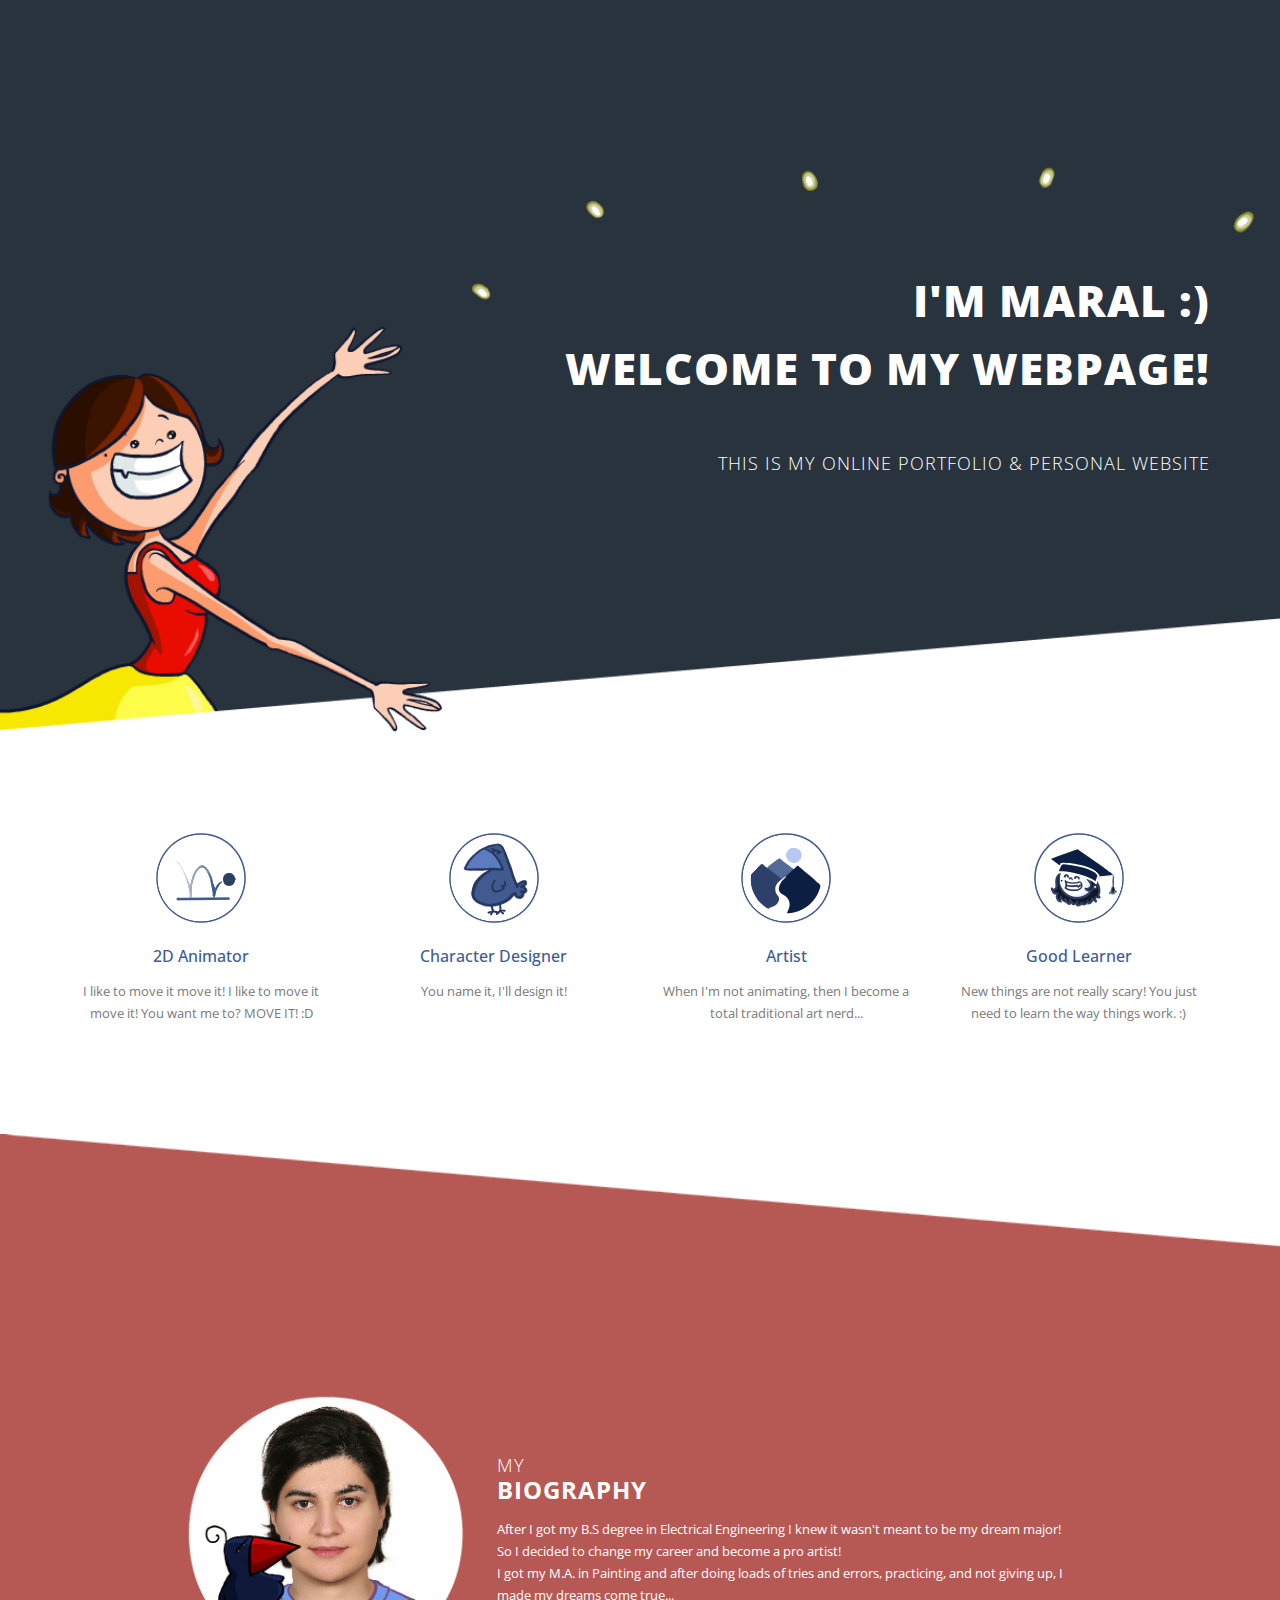
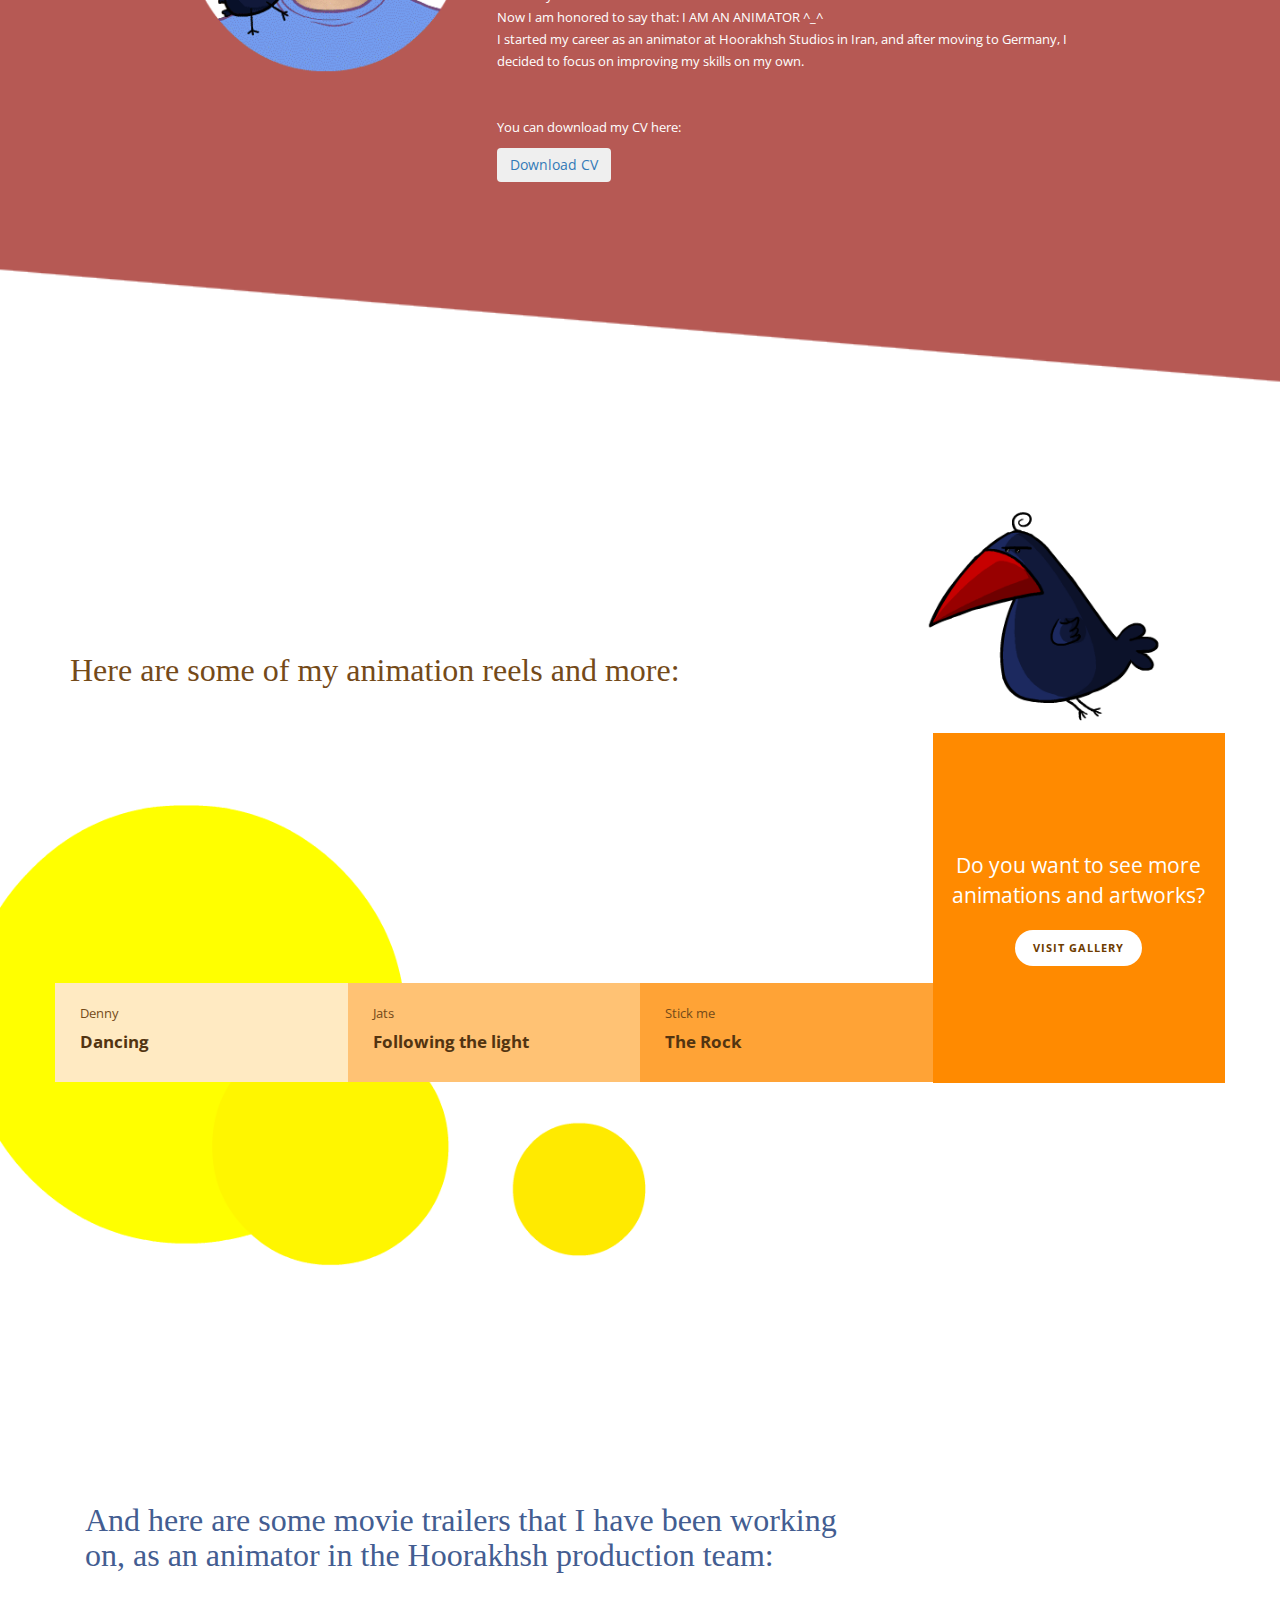
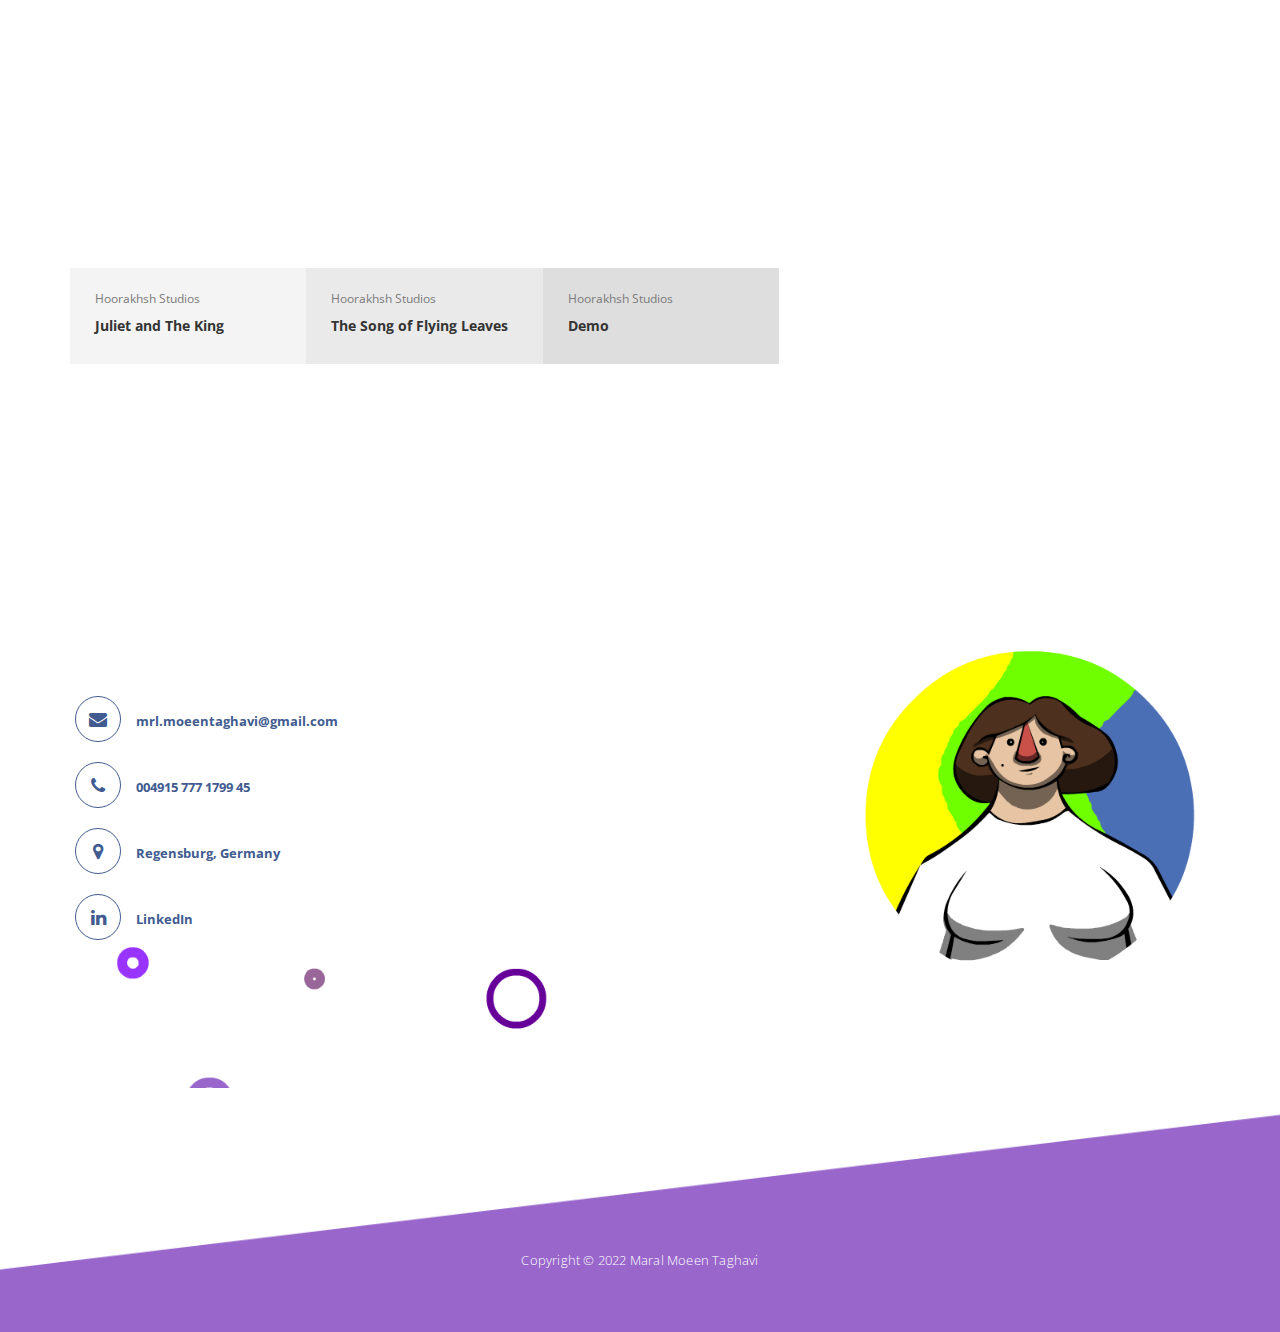
==== index.html @ 8c892c62 "update the content" ====
<!doctype html>
<!--[if lt IE 7]>      <html class="no-js lt-ie9 lt-ie8 lt-ie7" lang=""> <![endif]-->
<!--[if IE 7]>         <html class="no-js lt-ie9 lt-ie8" lang=""> <![endif]-->
<!--[if IE 8]>         <html class="no-js lt-ie9" lang=""> <![endif]-->
<!--[if gt IE 8]><!--> <html class="no-js" lang=""> <!--<![endif]-->
    <head>
        <meta charset="utf-8">
        <meta http-equiv="X-UA-Compatible" content="IE=edge,chrome=1">
<!--

Template 2091 Ziggy

http://www.tooplate.com/view/2091-ziggy

-->
        <title>Maral Moeen Taghavi | E-Portfolio</title>
        <meta name="description" content="">
        <meta name="viewport" content="width=device-width, initial-scale=1">
        
        <link href="https://fonts.googleapis.com/css?family=Open+Sans:300,400,600,700,800" rel="stylesheet">
        <link rel="apple-touch-icon" href="apple-touch-icon.png">

        <link rel="stylesheet" href="css/bootstrap.min.css">
        <link rel="stylesheet" href="css/bootstrap-theme.min.css">
        <link rel="stylesheet" href="css/fontAwesome.css">
        <link rel="stylesheet" href="css/tooplate-style.css">

        <script src="js/vendor/modernizr-2.8.3-respond-1.4.2.min.js"></script>
    </head>
    <body>
        

        <section class="first-section">
          <div class="container">
            <div class="row">
              <div class="col-md-12">
                <div class="text-content">
                  <h2>I'm Maral :)<br></h2>
                  <h2>Welcome To My Webpage!<br><br></h2>
                  <span>This is my online Portfolio &amp; personal Website</span>
                </div>
              </div>
            </div>
          </div>
        </section>

        <section class="second-section">
          <div class="container">
            <div class="row">
              <div class="col-md-3 col-sm-6">
                <div class="service-item">
                  <div class="icon">
                    <img src="img/first-icon.png" alt="">
                  </div>
                  <h4>2D Animator</h4>
                  <p>I like to move it move it! I like to move it move it! You want me to? MOVE IT! :D</p>
                </div>
              </div>
              <div class="col-md-3 col-sm-6">
                <div class="service-item">
                  <div class="icon">
                    <img src="img/second-icon.png" alt="">
                  </div>
                  <h4>Character Designer</h4>
                  <p>You name it, I'll design it!</p>
                </div>
              </div>
              <div class="col-md-3 col-sm-6">
                <div class="service-item">
                  <div class="icon">
                    <img src="img/third-icon.png" alt="">
                  </div>
                  <h4>Artist</h4>
                  <p>When I'm not animating, then I become a total traditional art nerd...</p>
                </div>
              </div>
              <div class="col-md-3 col-sm-6">
                <div class="service-item">
                  <div class="icon">
                    <img src="img/fourth-icon.png" alt="">
                  </div>
                  <h4>Good Learner</h4>
                  <p>New things are not really scary! You just need to learn the way things work. :)</p>
                </div>
              </div>
            </div>
          </div>
        </section>

        <section class="third-section">
          <div class="container">
            <div class="row">
              <div class="col-md-10 col-md-offset-1">
                <div class="left-image col-md-4">
                  <img src="img/left-image.gif" alt="">
                </div>
                <div class="right-text col-md-8">
                  <h4><em>my</em><br>Biography</h4>
                  <p>After I got my B.S degree in Electrical Engineering I knew it wasn't meant to be my dream major!<br>So I decided to change my career and become a pro artist!<br>I got my M.A. in Painting and after doing loads of tries and errors, practicing, and not giving up, I<br>made my dreams come true...<br>Now I am honored to say that: I AM AN ANIMATOR ^_^<br>I started my career as an animator at Hoorakhsh Studios in Iran, and after moving to Germany, I decided to focus on improving my skills on my own.<br><br><br>
                  You can download my CV here:</p>
                  <a href="/assets/cv.pdf">
                  <button class="btn btn-theme-outline">Download CV</button>
                  </a>
                </div>
              </div>
            </div>
          </div>
        </section>

        <section class="fourth-section">
          <div class="container">
            <div class="row">
              <div class="col-md-10 col-md-offset-0">
                <div class="right-text col-md-18">
                  <h4><font color="#744A19" face="glyphicons-halflings-regular" size="6">Here are some of my animation reels and more:<br><br></font>
                  </h4>
                </div>
              </div>
              <div class="col-md-3 col-sm-6">
                <div class="portfolio-item first-item">
                    <iframe width="290" height="245" src="https://www.youtube.com/embed/9a3aPIKygIQ" title="Denny" frameborder="0" allow="accelerometer; autoplay; clipboard-write; encrypted-media; gyroscope; picture-in-picture" allowfullscreen></iframe>
                  <div class="text">
                    <span>Denny</span>
                    <h4>Dancing</h4>
                  </div>
                </div>
              </div>
              <div class="col-md-3 col-sm-6">
                <div class="portfolio-item second-item">
                  <iframe width="290" height="245" src="https://www.youtube.com/embed/uSWdGOe5tWY" title="MEET: "JATS" frameborder="0" allow="accelerometer; autoplay; clipboard-write; encrypted-media; gyroscope; picture-in-picture" allowfullscreen></iframe>
                  <div class="text">
                    <span>Jats</span>
                    <h4>Following the light</h4>
                  </div>
                </div>
              </div>
              <div class="col-md-3 col-sm-6">
                <div class="portfolio-item third-item">
                  <iframe width="290" height="245" src="https://www.youtube.com/embed/fx255J_7_wY" title="The Rock" frameborder="0" allow="accelerometer; autoplay; clipboard-write; encrypted-media; gyroscope; picture-in-picture" allowfullscreen></iframe>
                  <div class="text">
                    <span>Stick me</span>
                    <h4>The Rock</h4>
                  </div>
                </div>
              </div>
              <div class="col-md-3 col-sm-6">
                <div class="send-to-portfolio">
                  <span>Do you want to see more<br>animations and artworks?</span>
                  <div class="primary-button">
                    <a href="portfolio-page.html">Visit gallery</a>
                  </div>
                </div>
              </div>
            </div>
          </div>
        </section>
<!--        
        <section class="fivth-section">
          <div class="container">
            <div class="row">
              <div class="col-md-10 col-md-offset-1"> 
                <div class="left-text col-md-8">
                  <h4><em>.</em><br>.</h4>
                  <p>.</p>
                </div>
                <div class="right-image col-md-4">
                  <img src="img/right-image.gif" alt="">
                </div>
              </div>
            </div>
          </div>
        </section>
-->
        <section class="seventh-section">
          <div class="container">
            <div class="row">
              <div class="col-md-10 col-md-offset-0">
                <div class="right-text col-md-10">
                  <h4><font color="#435D91" face="glyphicons-halflings-regular" size="6">And here are some movie trailers that I have been working on, as an animator in the Hoorakhsh production team:<br><br></font>
                  </h4>
                </div>
             <div class="col-md-3 col-sm-6">
                <div class="portfolio-item first-item">
                    <iframe width="290" height="245" src="https://www.youtube.com/embed/OqU_m7Lk_F0" title="JULIET & THE KING" frameborder="0" allow="accelerometer; autoplay; clipboard-write; encrypted-media; gyroscope; picture-in-picture" allowfullscreen></iframe>
                  <div class="text">
                    <span>Hoorakhsh Studios</span>
                    <h4>Juliet and The King</h4>
                  </div>
                </div>
              </div>
              <div class="col-md-3 col-sm-6">
                <div class="portfolio-item second-item">
                  <iframe width="290" height="245" src="https://www.youtube.com/embed/UhBcpTM9OKI" title="The Songs of Flying Leaves Teaser" frameborder="0" allow="accelerometer; autoplay; clipboard-write; encrypted-media; gyroscope; picture-in-picture" allowfullscreen></iframe>
                  <div class="text">
                    <span>Hoorakhsh Studios</span>
                    <h4>The Song of Flying Leaves</h4>
                  </div>
                </div>
              </div>
              <div class="col-md-3 col-sm-6">
                <div class="portfolio-item third-item">
                  <iframe width="235" height="245" src="https://www.youtube.com/embed/ybkRjETq9co" title="Hoorakhsh Studios 2022 Showreel" frameborder="0" allow="accelerometer; autoplay; clipboard-write; encrypted-media; gyroscope; picture-in-picture" allowfullscreen></iframe>
                  <div class="text">
                    <span>Hoorakhsh Studios</span>
                    <h4>Demo</h4>
                  </div>
                </div>
              </div>
            </div>
          </div>
        </section>

<!--
        <section class="sixth-section">
          <div class="container">
            <div class="row">
              <div class="col-md-6">
                <div class="row">
                  <form id="contact" action="" method="post">
                    <div class="col-md-6">
                      <fieldset>
                        <input name="name" type="text" class="form-control" id="name" placeholder="Your name..." required>
                      </fieldset>
                    </div>
                    <div class="col-md-6">
                      <fieldset>
                        <input name="email" type="email" class="form-control" id="email" placeholder="Your email..." required>
                      </fieldset>
                    </div>
                    <div class="col-md-12">
                      <fieldset>
                        <textarea name="message" rows="6" class="form-control" id="message" placeholder="Your message..." required></textarea>
                      </fieldset>
                    </div>
                    <div class="col-md-12">
                      <fieldset>
                        <button type="submit" id="form-submit" class="btn">Send Message</button>
                      </fieldset>
                    </div>
                  </form>
                </div>
              </div>
              <div class="col-md-5">
                <div class="right-info">
                  <ul>
                    <li><a href="#"><i class="fa fa-envelope"></i>mrl.moeentaghavi@gmail.com</a></li>
                    <li><a href="#"><i class="fa fa-phone"></i>004915 777 1799 45</a></li>
                    <li><a href="#"><i class="fa fa-map-marker"></i>Regensburg, Germany</a></li>
                  </ul>
                </div>
              </div>
            </div>
          </div>
        </section>
-->

        <section class="sixth-section">
          <div class="container">
            <div class="row">
              <div class="col-md-6">
                <div class="row">
                  
                <div class="right-info">
                  <ul>
                    <li><a href="#"><i class="fa fa-envelope"></i>mrl.moeentaghavi@gmail.com</a></li>
                    <li><a href="#"><i class="fa fa-phone"></i>004915 777 1799 45</a></li>
                    <li><a href="https://www.google.com/maps/place/Regensburg"><i class="fa fa-map-marker"></i>Regensburg, Germany</a></li>
                    <li><a href="https://www.linkedin.com/in/maral-moeentaghavi-25b077202"><i class="fa fa-linkedin"></i>LinkedIn</a></li>
                  </ul>
                </div>

                </div>
              </div>
            </div>
          </div>
        </section>

        <footer>
          <div class="container">
            <div class="row">
              <div class="col-md-12">
                <ul>
                <!--
                  <li><a href="#"><i class="fa fa-facebook"></i></a></li>
                  <li><a href="#"><i class="fa fa-twitter"></i></a></li>
                  <li><a href="#"><i class="fa fa-linkedin"></i></a></li>
                  <li><a href="#"><i class="fa fa-rss"></i></a></li>
                  <li><a href="#"><i class="fa fa-dribbble"></i></a></li>
                -->
                <script language="JavaScript">var fhs = document.createElement('script');var fhs_id = "5678060";
                  var ref = (''+document.referrer+'');var pn =  window.location;var w_h = window.screen.width + " x " + window.screen.height;
                  fhs.src = "//freehostedscripts.net/ocounter.php?site="+fhs_id+"&e1=Online User&e2=Online Users&r="+ref+"&wh="+w_h+"&a=1&pn="+pn+"";
                  document.head.appendChild(fhs);document.write("<span id='o_"+fhs_id+"'></span>");
                  </script>

                <script language="JavaScript">var fhsh = document.createElement('script');var fhs_id_h = "3370722";
                  fhsh.src = "//freehostedscripts.net/ocount.php?site="+fhs_id_h+"&name=&a=1";
                  document.head.appendChild(fhsh);document.write("<span id='h_"+fhs_id_h+"'></span>");
                </script>


                </ul>
                <p>Copyright &copy; 2022 Maral Moeen Taghavi 
                        
                        <!--  | Design: Tooplate --></p>
              </div>
            </div>
          </div>
        </footer>

        <script src="//ajax.googleapis.com/ajax/libs/jquery/1.11.2/jquery.min.js"></script>
        <script>window.jQuery || document.write('<script src="js/vendor/jquery-1.11.2.min.js"><\/script>')</script>

        <script src="js/vendor/bootstrap.min.js"></script>

        <script src="js/plugins.js"></script>
        <script src="js/main.js"></script>

    </body>
</html>
---- css/tooplate-style.css ----
/* 

Template 2091 Ziggy

http://www.tooplate.com/view/2091-ziggy

*/

/*============
BASIC STYLE
============*/

ul {
	padding: 0;
	margin: 0;
	list-style: none;
}

body {
	font-family: 'Open Sans', sans-serif;
}

p {
	font-size: 13px;
	color: #7a7a7a;
	line-height: 22px;
}

.primary-button a {
	text-decoration: none;
	padding: 10px 18px;
	display: inline-block;
	border-radius: 24px;
	font-size: 11px;
	text-transform: uppercase;
	font-weight: 700;
	letter-spacing: 1px;
}


/* ======================
----- FIRST SECTION------
=======================*/

.first-section {
	background-image: url(../img/first-section-bg.gif);
	background-size: cover;
	width: 100%;
	background-repeat: no-repeat;
	padding: 20% 0px 20% 0px;
}

.first-section .text-content {
	text-align: right;
	color: #fff;
}

.first-section .text-content h2 {
	font-size: 44px;
	text-transform: uppercase;
	font-weight: 900;
	letter-spacing: 1px;
}

.first-section .text-content .line-dec {
	width: 60px;
	height: 3px;
	background-color: #fff;
	margin: 25px 0px 25px auto;
}

.first-section .text-content span {
	font-size: 18px;
	text-transform: uppercase;
	font-weight: 300;
	letter-spacing: 1px;
}


/* ======================
---- SECOND SECTION------
=======================*/

.second-section {
	padding: 100px 0px;
}

.second-section .service-item {
	text-align: center;
}

.second-section .service-item .icon img {
	max-width: 100%;
	overflow: hidden;
}

.second-section h4 {
	font-size: 16px;
	color: #415b90;
	margin-top: 25px;
	margin-bottom: 15px;
}


/* ======================
----- THIRD SECTION------
=======================*/

.third-section {
	background-image: url(../img/third-section-bg.png);
	background-size: cover;
	width: 100%;
	background-repeat: no-repeat;
	padding: 20% 0px;
}

.third-section .left-image img {
	width: 100%;
	overflow: hidden;
	text-align: center;
}

.third-section .right-text {
	display: inline;
}

.third-section em {
	font-size: 18px;
	font-style: normal;
	font-weight: 300;
}

.third-section h4 {
	margin-top: 60px;
	color: #fff;
	font-size: 24px;
	font-weight: 700;
	text-transform: uppercase;
	letter-spacing: 1px;
}

.third-section p {
	color: #fff;
	margin-top: 15px;
}


/* ======================
---- FOURTH SECTION -----
=======================*/

.fourth-section {
	background-image: url(../img/fourth-section-bg.gif);
	background-size: cover;
	width: 100%;
	background-repeat: no-repeat;
	padding: 16% 0px;
}

.fourth-section .col-md-3 {
	padding-left: 0px;
	padding-right: 0px;
}

.fourth-section .portfolio-item img {
	width: 100%;
	overflow: hidden;
}

.fourth-section .first-item .text {
	background-color: #FFEAC2;
}

.fourth-section .second-item .text {
	background-color: #FFC274;
}

.fourth-section .third-item .text {
	background-color: #FFA336;
}

.fourth-section .portfolio-item .text {
	padding: 20px 25px;
}

.fourth-section .portfolio-item .text span {
	font-size: 13px;
	color: #744A19;
}

.fourth-section .portfolio-item .text h4 {
	font-size: 17px;
	color: #523411;
	font-weight: 700;
}

.fourth-section .send-to-portfolio {
	background-color: #FF8A00;
	text-align: center;
	padding:  40% 0px;
}

.fourth-section .send-to-portfolio span {
	display: inline-block;
	font-size: 21px;
	color: #fff;
}

.fourth-section .send-to-portfolio .primary-button {
	margin-top: 20px;
}

.fourth-section .send-to-portfolio .primary-button a {
	background-color: #fff;
	color: #6E3C00;
}

.fourth-section .send-to-portfolio .primary-button a:hover {
	background-color: #6E3C00;
	color: #fff;
	transition: all 0.3s;
}


/* ======================
----- FIVTH SECTION------
=======================*/

<! --
.fivth-section {
	background-image: url(../img/fivth-section-bg.png);
	background-size: cover;
	width: 100%;
	background-repeat: no-repeat;
	padding: 20% 0px;
}

.fivth-section .right-image {
	display: inline;
}

.fivth-section .right-image img {
	max-width: 100%;
	overflow: hidden;
	text-align: center;
}

.fivth-section .left-text {
	display: inline;
	text-align: right;
}

.fivth-section em {
	font-size: 18px;
	font-style: normal;
	font-weight: 300;
}

.fivth-section h4 {
	margin-top: 60px;
	color: #fff;
	font-size: 24px;
	font-weight: 700;
	text-transform: uppercase;
	letter-spacing: 1px;
}

.fivth-section p {
	color: #fff;
	margin-top: 15px;
}

-->
/* ======================
----- SEVENTH SECTION------
=======================*/

.seventh-section {
	background-image: url(../img/seventh-section-bg.gif);
	background-size: cover;
	width: 100%;
	background-repeat: no-repeat;
	padding: 16% 0px;
}

.seventh-section .col-md-3 {
	padding-left: 0px;
	padding-right: 0px;
}

.seventh-section .portfolio-item img {
	width: 100%;
	overflow: hidden;
}

.seventh-section .first-item .text {
	background-color: #f4f4f4;
}

.seventh-section .second-item .text {
	background-color: #eaeaea;
}

.seventh-section .third-item .text {
	background-color: #dedede;
}

.seventh-section .portfolio-item .text {
	padding: 20px 25px;
}

.seventh-section .portfolio-item .text span {
	font-size: 12px;
	color: #7a7a7a;
}

.seventh-section .portfolio-item .text h4 {
	font-size: 14px;
	color: #343434;
	font-weight: 700;
}




/* ======================
----- SIXTH SECTION------
=======================*/

.sixth-section {
	background-image: url(../img/sixth-section-bg.gif);
	background-size: cover;
	width: 100%;
	background-repeat: no-repeat;
	padding: 10% 0px;
}

.sixth-section input {
	padding-left: 15px;
	font-size: 13px;
	color: #7a7a7a;
	border: 1px solid #eee;
	outline: none;
	height: 44px;
	border-radius: 22px;
	width: 100%;
	margin-bottom: 30px;
}

.sixth-section textarea {
	border-radius: 22px;
	border: 1px solid #eee;
	padding: 15px;
	font-size: 13px;
	color: #7a7a7a;
	outline: none;
	margin-bottom: 25px;
	height: 180px;
	max-height: 250px;
	width: 100%;
	max-width: 100%;
	max-height: 240px;
	display: inline-block;
}

.sixth-section button {
	text-decoration: none;
	padding: 10px 18px;
	display: inline-block;
	border-radius: 24px;
	font-size: 11px;
	text-transform: uppercase;
	font-weight: 700;
	background-color: #415b90;
	color: #fff;
	letter-spacing: 1px;
}

.sixth-section button:hover {
	color: #fff;
	background-color: #22304d;
	transition: all 0.3s;
}

.sixth-section .right-info {
	margin-left: 20px;
}

.sixth-section .right-info ul {
	padding: 0;
	margin: 0;
	list-style: none;
}

.sixth-section .right-info ul li {
	display: block;
	font-size: 13px;
	font-weight: 700;
	color: #415b90;
	margin-bottom: 20px;
}

.sixth-section .right-info ul li a {
	text-decoration: none;
	color: #415b90;
}

.sixth-section .right-info ul li i {
	margin-right: 15px;
	display: inline-block;
	width: 46px;
	height: 46px;
	line-height: 46px;
	text-align: center;
	color: #415b90;
	border-radius: 50%;
	border: 1px solid #415b90;
	font-size: 18px;
}

/* ======================
----- FOOTER SECTION ----
=======================*/

footer {
	text-align: center;
	background-image: url(../img/footer-bg.png);
	background-size: cover;
	width: 100%;
	background-repeat: no-repeat;
	padding: 11% 0px 4% 0px;
}

footer ul {
	padding: 0;
	margin: 0;
	list-style: none;
}

footer ul li {
	display: inline-block;
	margin: 0 3px;
}

footer ul li a {
	font-size: 16px;
	color: #415b90;
	display: inline-block;
	width: 38px;
	height: 38px;
	line-height: 38px;
	text-align: center;
	background-color: #fff;
	border-radius: 50%;
}

footer ul li a:hover {
	background-color: #22304d;
	color: #415b90;
	transition: all 0.3s;
}

footer p {
	margin-top: 20px;
	font-size: 13px;
	font-weight: 300;
	letter-spacing: 0.2px;
	color: #fff;
}

footer em {
	font-style: normal;
	font-weight: 600;
}

footer a {
	color: #fff;
}

footer a:hover {
	color: #3CF;
}


/* =====================
----- GALLERY PAGE -----
======================*/

.first-gallery-section {
	background-image: url(../img/heading-bg.png);
	background-size: cover;
	width: 100%;
	background-repeat: no-repeat;
	padding: 10% 0px 15% 0px;
}

.first-gallery-section .text-content {
	text-align: right;
	color: #fff;
}

.first-gallery-section .text-content h2 {
	font-size: 44px;
	text-transform: uppercase;
	font-weight: 900;
	letter-spacing: 1px;
}

.first-gallery-section .text-content .line-dec {
	width: 60px;
	height: 3px;
	background-color: #fff;
	margin: 25px 0px 25px auto;
}

.first-gallery-section .text-content span {
	font-size: 18px;
	text-transform: uppercase;
	font-weight: 300;
	letter-spacing: 1px;
}

.send-to-home  {
	margin-top: 100px;
	margin-bottom: 50px;
}

.send-to-home .back-to-home {
	background-color: #54647C;
	text-align: center;
	padding: 45px 0px;
}

.send-to-home .back-to-home span {
	display: inline-block;
	font-size: 13px;
	color: #fff;
}

.send-to-home .back-to-home .primary-button {
	margin-top: 20px;
}

.send-to-home .back-to-home .primary-button a {
	background-color: #fff;
	color: #415b90;
}

.send-to-home .back-to-home .primary-button a:hover {
	background-color: #22304d;
	color: #fff;
	transition: all 0.3s;
}

.filter-categories {
  text-align: center;
  margin-bottom: 20px;
  margin-top: 10px;
}

.filter-categories ul li {
  margin: 0px 5px 15px 5px;
  display: inline-block;
}

.filter-categories ul li span {
  cursor: pointer;
  color: #7a7a7a;
  border-radius: 25px;
  background: white;
  display: inline-block;
  border: 1px solid #ddd;
  padding: 10px 18px;
  font-size: 11px;
  text-transform: uppercase;
  font-weight: 700;
}

.filter-categories ul li.active span {
  background: #415b90;
  color: white;
  border: 1px solid #415b90;
}

.projects-holder .mix {
  display: none;
}

.content-wrapper {
	margin-bottom: 100px;
	text-align: center;
}

.content-wrapper .portfolio-items {
	margin-top: 30px;
}

.content-wrapper ul {
	padding: 0;
	margin: 0;
	list-style: none;
}

.content-wrapper .project-item {
	margin-top: 25px;
}

.content-wrapper .project-item img {
	width: 100%;
	overflow: hidden;
}

.content-wrapper .project-item .text {
	text-align: left;
	padding: 20px 25px;
	background-color: #f4f4f4;
}

.content-wrapper .project-item .text span {
	font-size: 13px;
	color: #7a7a7a;
}

.content-wrapper .project-item .text h4 {
	font-size: 17px;
	color: #343434;
	font-weight: 700;
}


/* ======================
-- RESPONSIVE SECTION ---
=======================*/

@media (max-width: 1200px){

	.fourth-section .send-to-portfolio {
		padding:  47.5% 0px;
	}

	.gallery-page .portfolio-items  {
		margin-right: 15px;
	}

}

@media (max-width: 992px){

	.fourth-section .send-to-portfolio {
		padding:  45.8% 0px;
	}

	.third-section {
		text-align: center;
	}

	.third-section .right-text {
		text-align: left;
	}

	.third-section .left-image img {
		width: 50%;
	}

	.fivth-section {
		text-align: center;
	}

	.fivth-section .left-text {
		text-align: left;
	}

	.fivth-section .right-image img {
		margin-top: 30px;
		width: 50%;
	}

	.sixth-section .right-info {
		text-align: left;
		margin-left: 0px;
		margin-top: 45px;
	}

}

@media (max-width: 850px){

	.send-to-home  {
		margin-top: 80px;
	}

	.first-gallery-section {
		padding: 10% 0px 40% 0px;
	}

	.first-section {
		padding: 150px 0px 200px 0px;
	}

	.first-section .text-content {
		text-align: center;
	}

	.first-section .text-content .line-dec {
		margin: 25px auto;
	}

	.second-section {
		padding: 50px 0px 0px 0px;
	}

	.second-section .service-item {
		margin-bottom: 50px;
	}

	.third-section {
		margin-top: -50px;
		text-align: center;
		padding: 250px 0px 150px 0px;
	}

	.third-section .right-text {
		text-align: left;
	}

	.fourth-section {
		padding: 150px 0px;
	}

	.fourth-section .col-md-3 {
		padding-left: 15px;
		padding-right: 15px;
	}

	.fourth-section .portfolio-item {
		margin-bottom: 30px;
	}

	.fourth-section .send-to-portfolio {
		padding:  46% 0px;
	}

	.fivth-section {
		text-align: center;
		padding: 50px 0px 250px 0px;
	}

	.fivth-section .left-text {
		text-align: left;
		margin-bottom: 30px;
		display: inline-block;
	}

	.sixth-section {
		text-align: center;
		padding: 0px 0px 0px 0px;
	}

	.sixth-section .right-info {
		text-align: left;
		margin-left: 0px;
		margin-top: 45px;
	}

	footer {
		margin-top: -50px;
		padding: 200px 0px 20px 0px;
	}
}


@media (max-width: 590px){

	.third-section {
		text-align: center;
	}

	.third-section .left-image img {
		width: 80%;
	}

	.fivth-section {
		text-align: center;
	}

	.fivth-section .right-image img {
		width: 80%;
	}
	
}

/*========================================
----------- LIGHT BOX STYLE ------------
========================================*/

/* Preload images */
body:after {
  content: url(../img/close.png) url(../img/loading.gif) url(../img/prev.png) url(../img/next.png);
  display: none;
}

body.lb-disable-scrolling {
  overflow: hidden;
}

.lightboxOverlay {
  position: absolute;
  top: 0;
  left: 0;
  z-index: 9999;
  background-color: black;
  filter: progid:DXImageTransform.Microsoft.Alpha(Opacity=80);
  opacity: 0.8;
  display: none;
}

.lightbox {
  position: absolute;
  margin-top: 5%;
  left: 0;
  width: 100%;
  z-index: 10000;
  text-align: center;
  line-height: 0;
  font-weight: normal;
}

.lightbox .lb-image {
  display: block;
  height: auto;
  max-width: inherit;
  max-height: none;
  border-radius: 3px;

  /* Image border */
  border: 4px solid white;
}

.lightbox a img {
  border: none;
}

.lb-outerContainer {
  position: relative;
  *zoom: 1;
  width: 250px;
  height: 250px;
  margin: 0 auto;
  border-radius: 4px;

  /* Background color behind image.
     This is visible during transitions. */
  background-color: white;
}

.lb-outerContainer:after {
  content: "";
  display: table;
  clear: both;
}

.lb-loader {
  position: absolute;
  top: 43%;
  left: 0;
  height: 25%;
  width: 100%;
  text-align: center;
  line-height: 0;
}

.lb-cancel {
  display: block;
  width: 32px;
  height: 32px;
  margin: 0 auto;
  background: url(../img/loading.gif) no-repeat;
}

.lb-nav {
  position: absolute;
  top: 0;
  left: 0;
  height: 100%;
  width: 100%;
  z-index: 10;
}

.lb-container > .nav {
  left: 0;
}

.lb-nav a {
  outline: none;
  background-image: url('[data-uri]');
}

.lb-prev, .lb-next {
  height: 100%;
  cursor: pointer;
  display: block;
}

.lb-nav a.lb-prev {
  width: 34%;
  left: 0;
  float: left;
  background: url(../img/prev.png) left 48% no-repeat;
  filter: progid:DXImageTransform.Microsoft.Alpha(Opacity=0);
  opacity: 0;
  -webkit-transition: opacity 0.6s;
  -moz-transition: opacity 0.6s;
  -o-transition: opacity 0.6s;
  transition: opacity 0.6s;
}

.lb-nav a.lb-prev:hover {
  filter: progid:DXImageTransform.Microsoft.Alpha(Opacity=100);
  opacity: 1;
}

.lb-nav a.lb-next {
  width: 64%;
  right: 0;
  float: right;
  background: url(../img/next.png) right 48% no-repeat;
  filter: progid:DXImageTransform.Microsoft.Alpha(Opacity=0);
  opacity: 0;
  -webkit-transition: opacity 0.6s;
  -moz-transition: opacity 0.6s;
  -o-transition: opacity 0.6s;
  transition: opacity 0.6s;
}

.lb-nav a.lb-next:hover {
  filter: progid:DXImageTransform.Microsoft.Alpha(Opacity=100);
  opacity: 1;
}

.lb-dataContainer {
  margin: 0 auto;
  padding-top: 5px;
  *zoom: 1;
  width: 100%;
  -moz-border-radius-bottomleft: 4px;
  -webkit-border-bottom-left-radius: 4px;
  border-bottom-left-radius: 4px;
  -moz-border-radius-bottomright: 4px;
  -webkit-border-bottom-right-radius: 4px;
  border-bottom-right-radius: 4px;
}

.lb-dataContainer:after {
  content: "";
  display: table;
  clear: both;
}

.lb-data {
  padding: 0 4px;
  color: #ccc;
}

.lb-data .lb-details {
  width: 85%;
  float: left;
  text-align: left;
  line-height: 1.1em;
}

.lb-data .lb-caption {
  font-size: 13px;
  font-weight: bold;
  line-height: 1em;
}

.lb-data .lb-caption a {
  color: #4ae;
}

.lb-data .lb-number {
  display: block;
  clear: left;
  padding-bottom: 1em;
  font-size: 12px;
  color: #999999;
}

.lb-data .lb-close {
  display: block;
  float: right;
  width: 30px;
  height: 30px;
  background: url(../img/close.png) top right no-repeat;
  text-align: right;
  outline: none;
  filter: progid:DXImageTransform.Microsoft.Alpha(Opacity=70);
  opacity: 0.7;
  -webkit-transition: opacity 0.2s;
  -moz-transition: opacity 0.2s;
  -o-transition: opacity 0.2s;
  transition: opacity 0.2s;
}

.lb-data .lb-close:hover {
  cursor: pointer;
  filter: progid:DXImageTransform.Microsoft.Alpha(Opacity=100);
  opacity: 1;
}
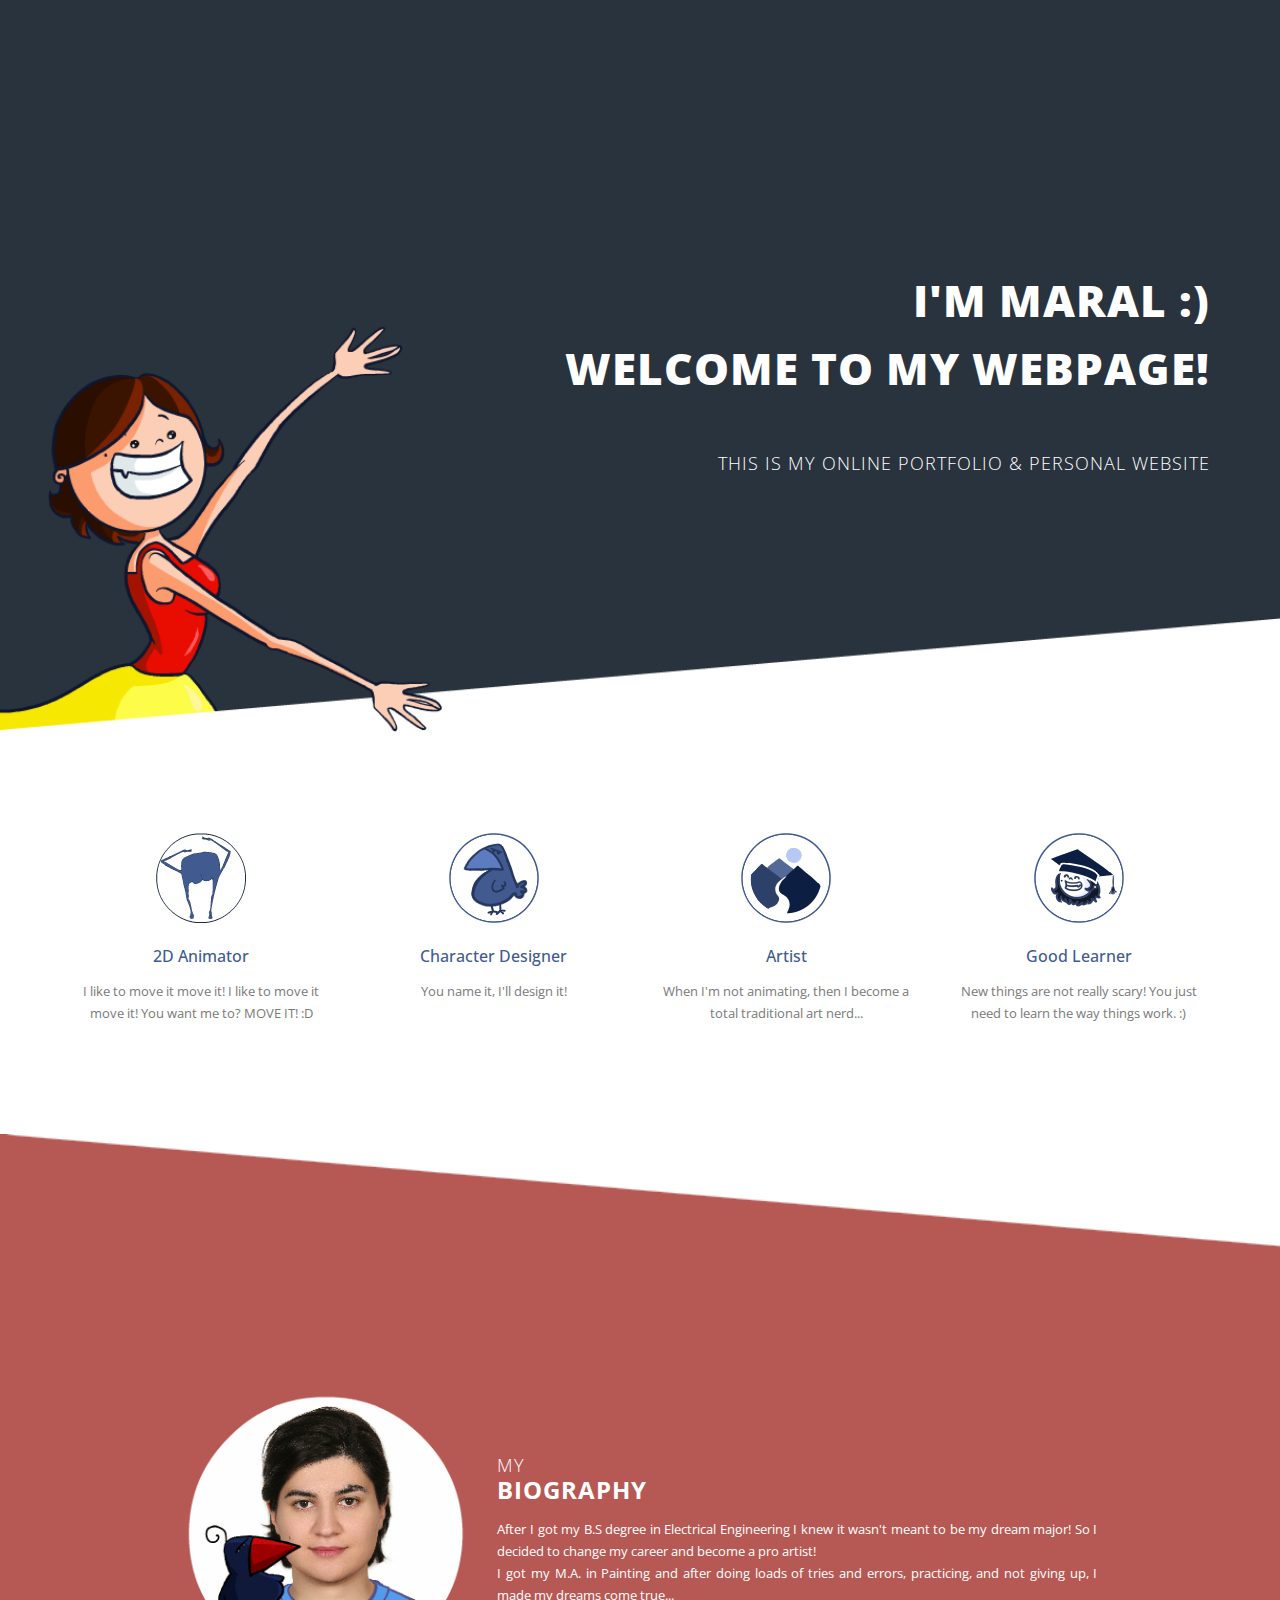
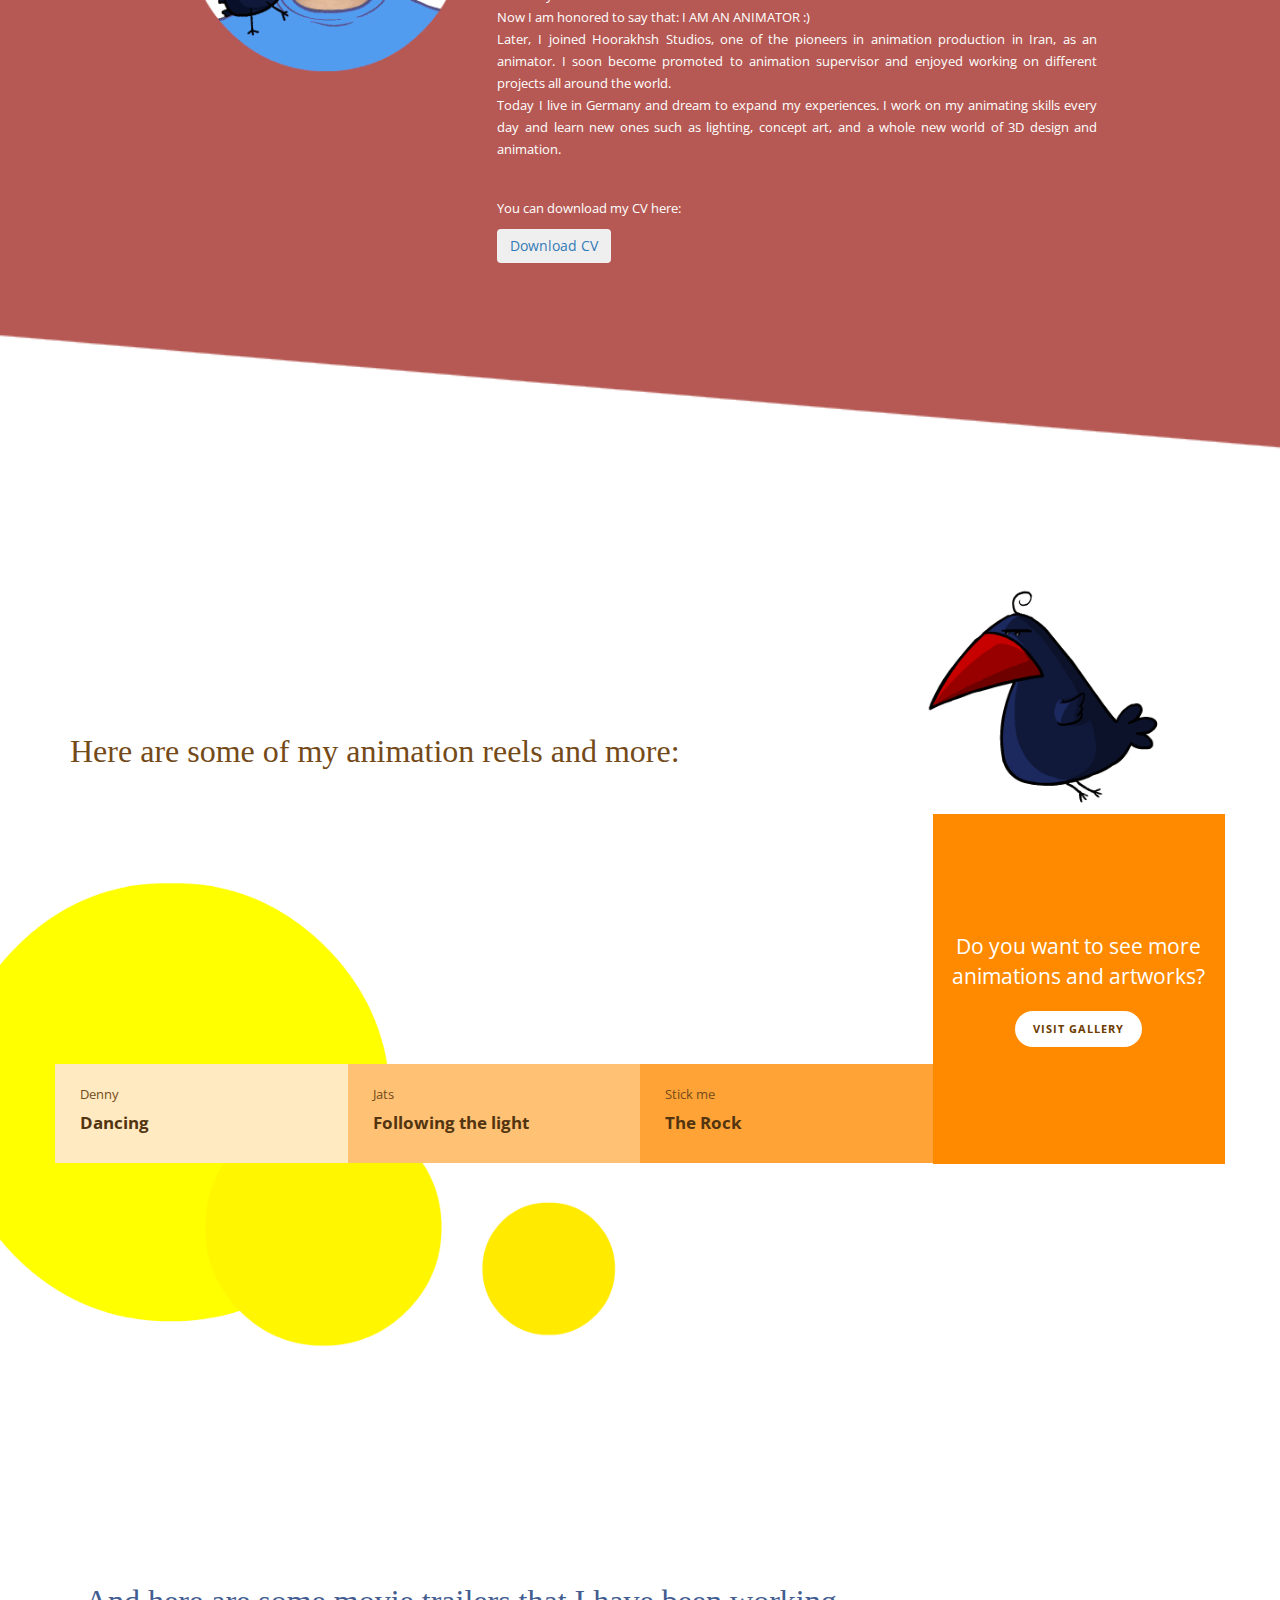
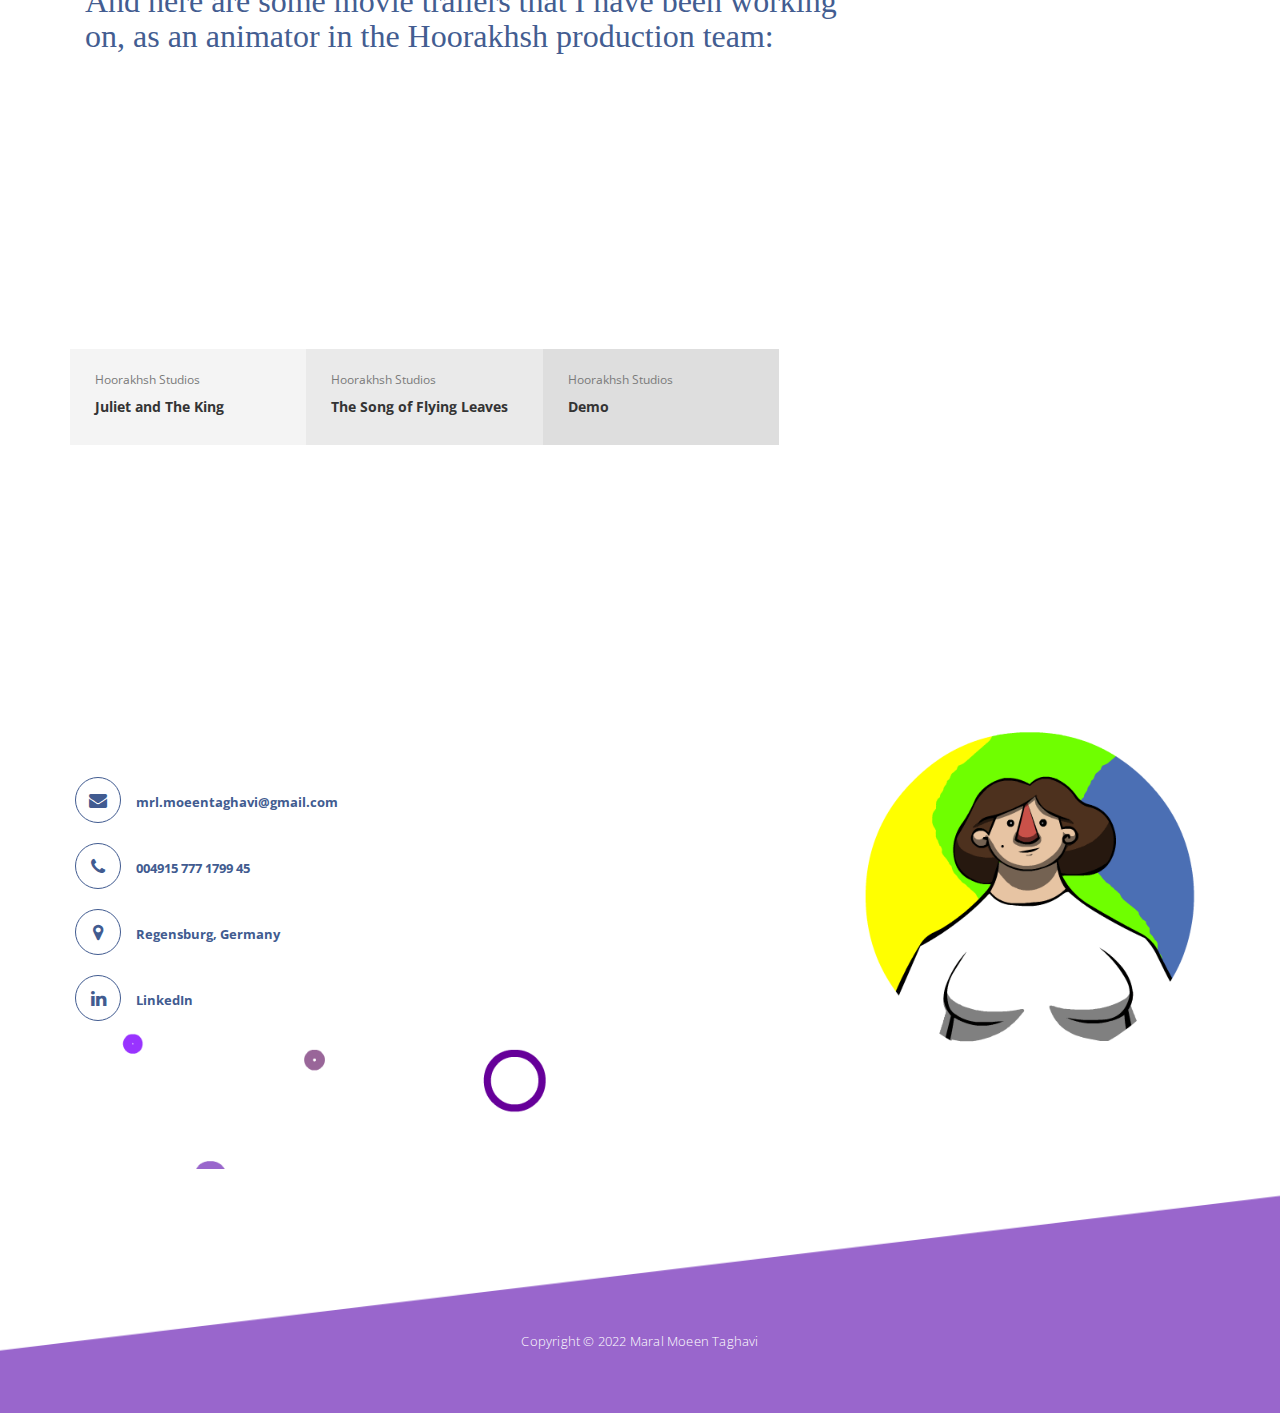
==== commit d2dde78d: "update the content" ====
--- a/index.html
+++ b/index.html
@@ -50,7 +50,7 @@
               <div class="col-md-3 col-sm-6">
                 <div class="service-item">
                   <div class="icon">
-                    <img src="img/first-icon.png" alt="">
+                    <img src="img/first-icon.gif" alt="">
                   </div>
                   <h4>2D Animator</h4>
                   <p>I like to move it move it! I like to move it move it! You want me to? MOVE IT! :D</p>
@@ -96,8 +96,8 @@
                 </div>
                 <div class="right-text col-md-8">
                   <h4><em>my</em><br>Biography</h4>
-                  <p>After I got my B.S degree in Electrical Engineering I knew it wasn't meant to be my dream major!<br>So I decided to change my career and become a pro artist!<br>I got my M.A. in Painting and after doing loads of tries and errors, practicing, and not giving up, I<br>made my dreams come true...<br>Now I am honored to say that: I AM AN ANIMATOR ^_^<br>I started my career as an animator at Hoorakhsh Studios in Iran, and after moving to Germany, I decided to focus on improving my skills on my own.<br><br><br>
-                  You can download my CV here:</p>
+                  <p align="justify">After I got my B.S degree in Electrical Engineering I knew it wasn't meant to be my dream major! So I decided to change my career and become a pro artist!<br>I got my M.A. in Painting and after doing loads of tries and errors, practicing, and not giving up, I made my dreams come true...<br>Now I am honored to say that: I AM AN ANIMATOR :)<br>Later, I joined Hoorakhsh Studios, one of the pioneers in animation production in Iran, as an animator. I soon become promoted to animation supervisor and enjoyed working on different projects all around the world.<br>Today I live in Germany and dream to expand my experiences. I work on my animating skills every day and learn new ones such as lighting, concept art, and a whole new world of 3D design and animation.<br><br></p>
+                  <P>You can download my CV here:</p>
                   <a href="/assets/cv.pdf">
                   <button class="btn btn-theme-outline">Download CV</button>
                   </a>
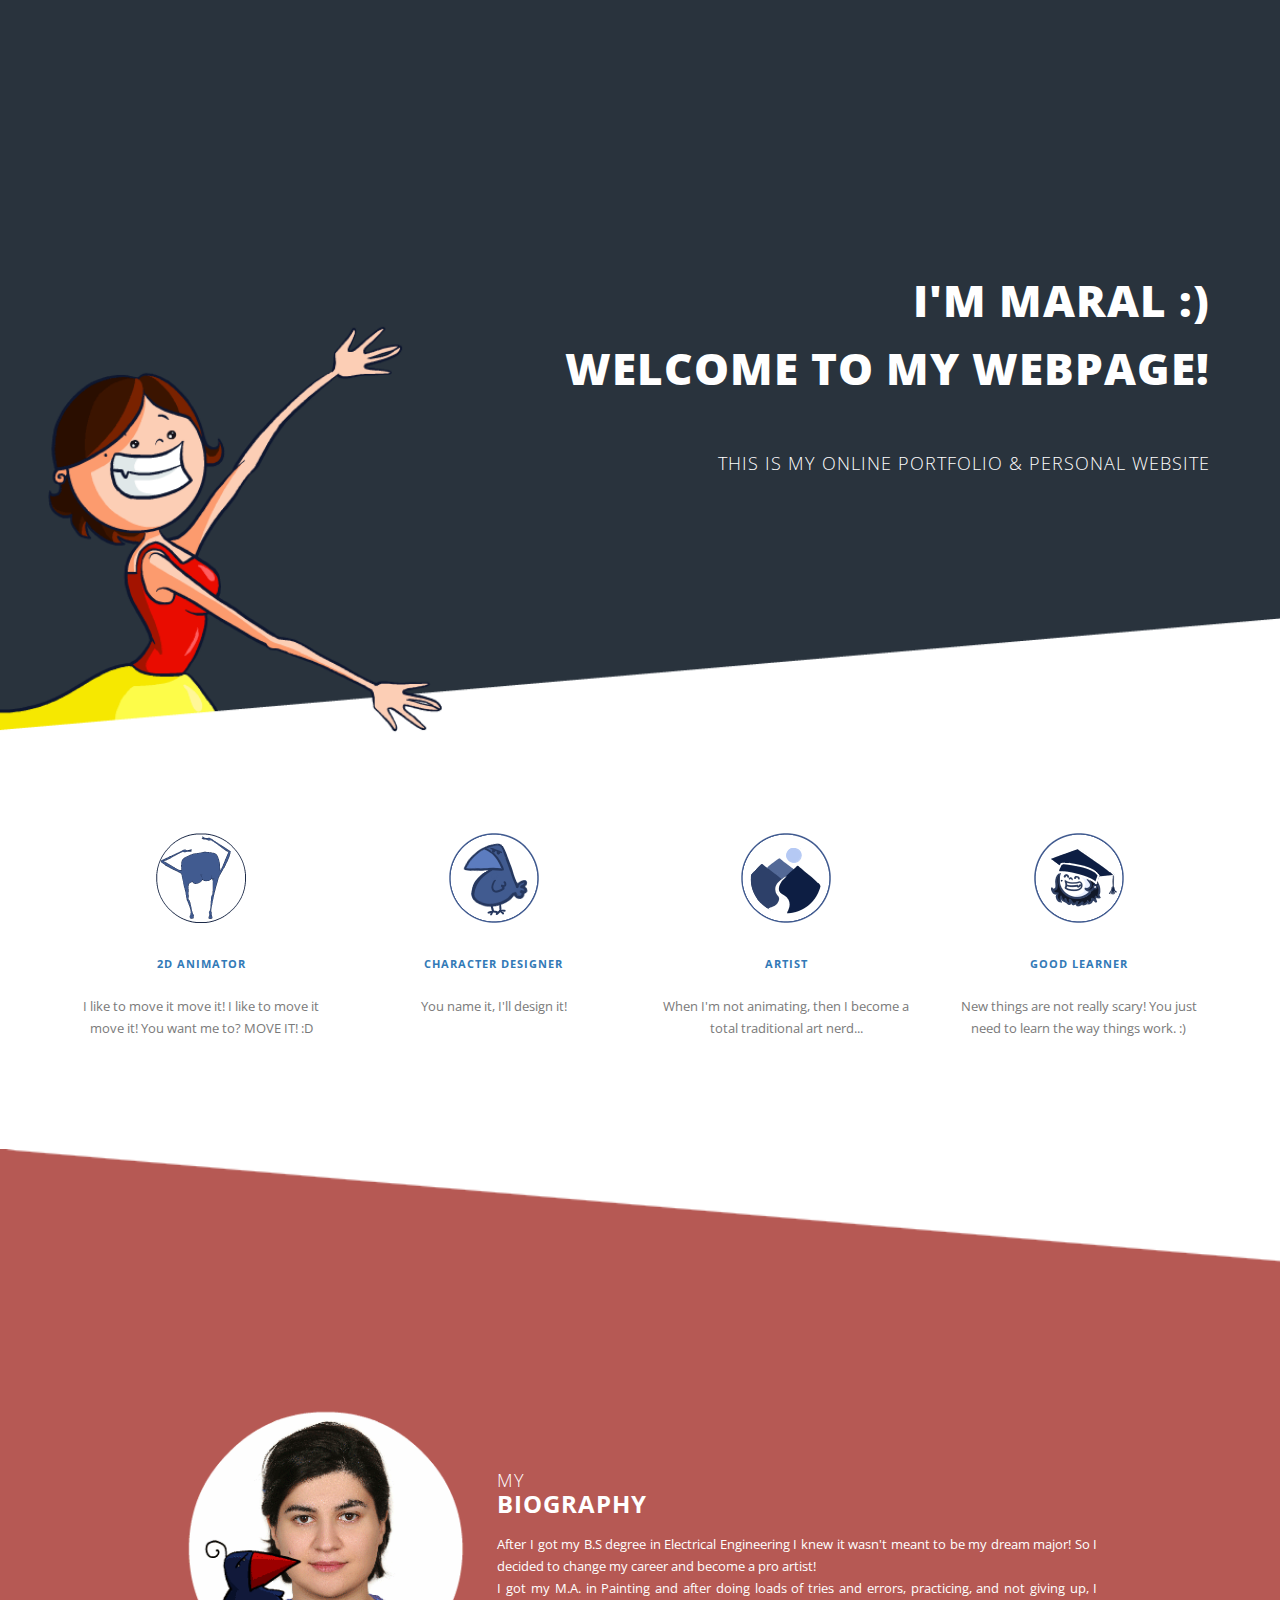
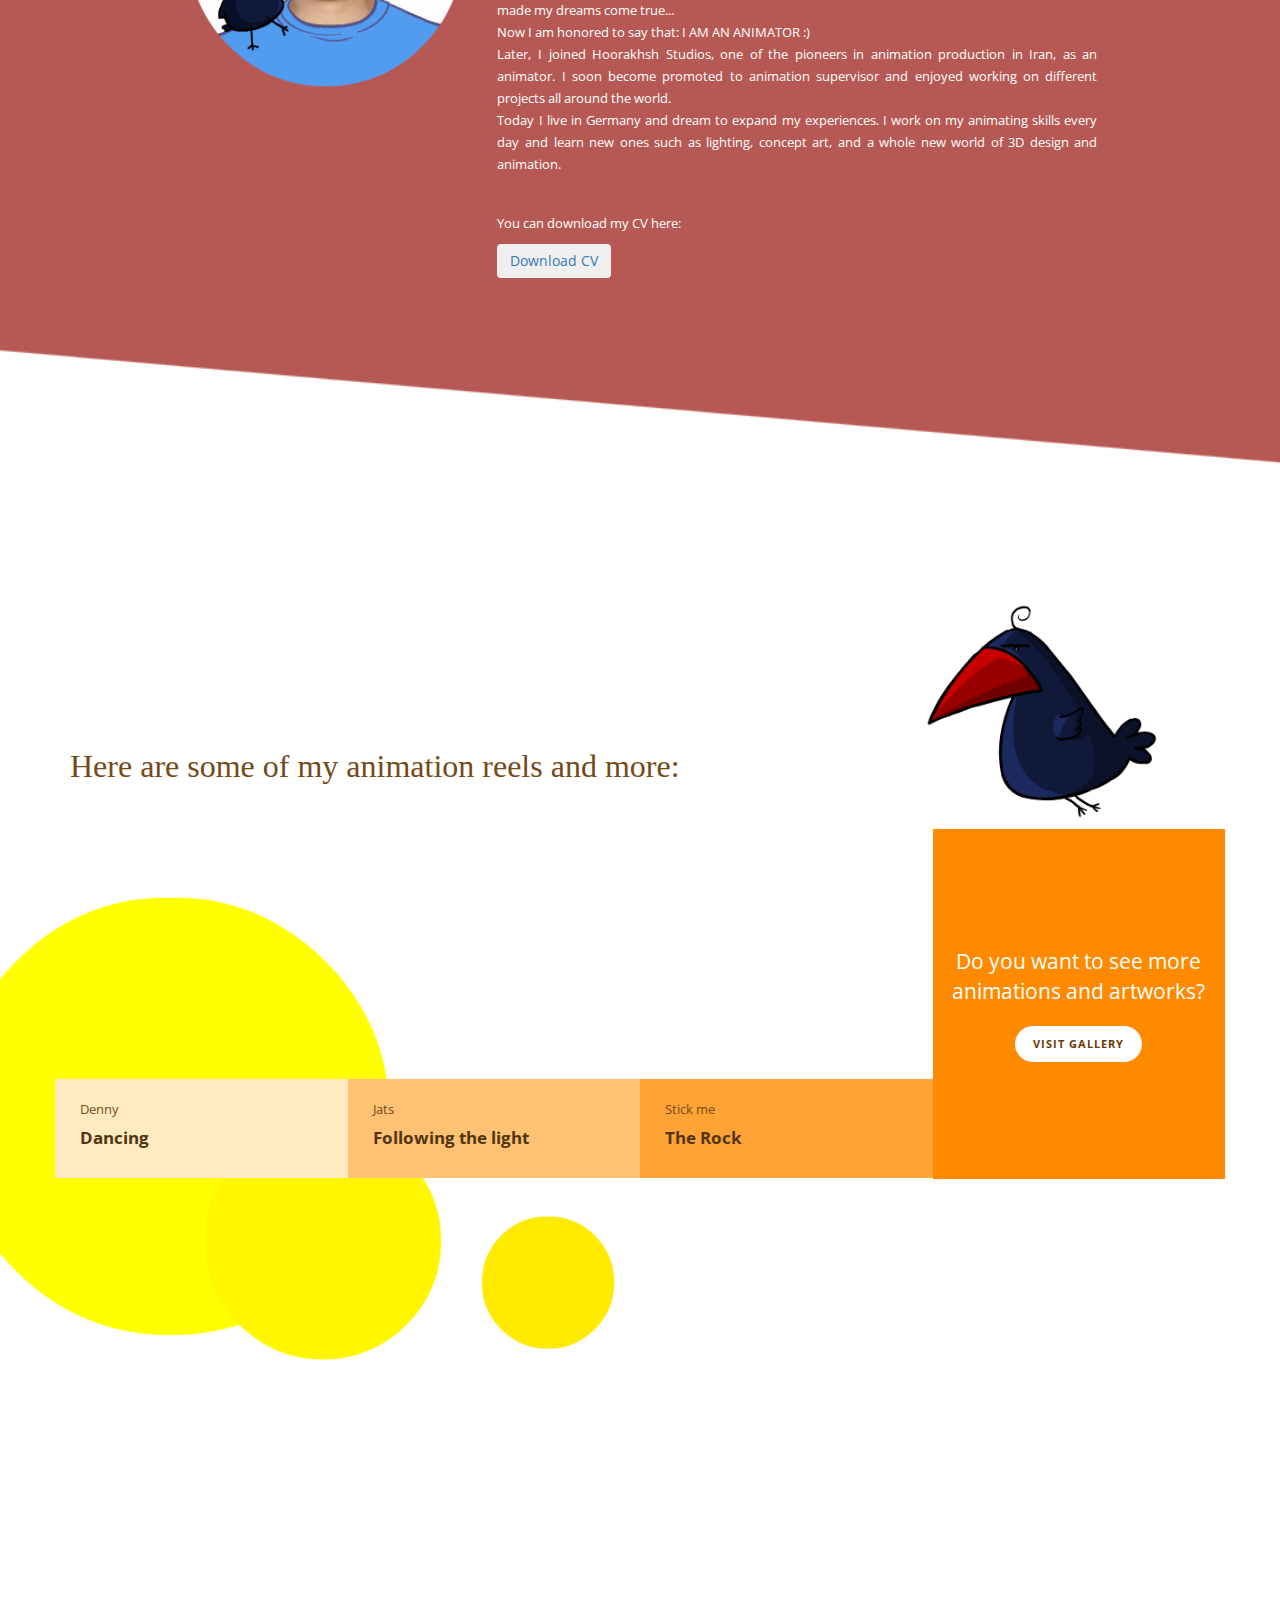
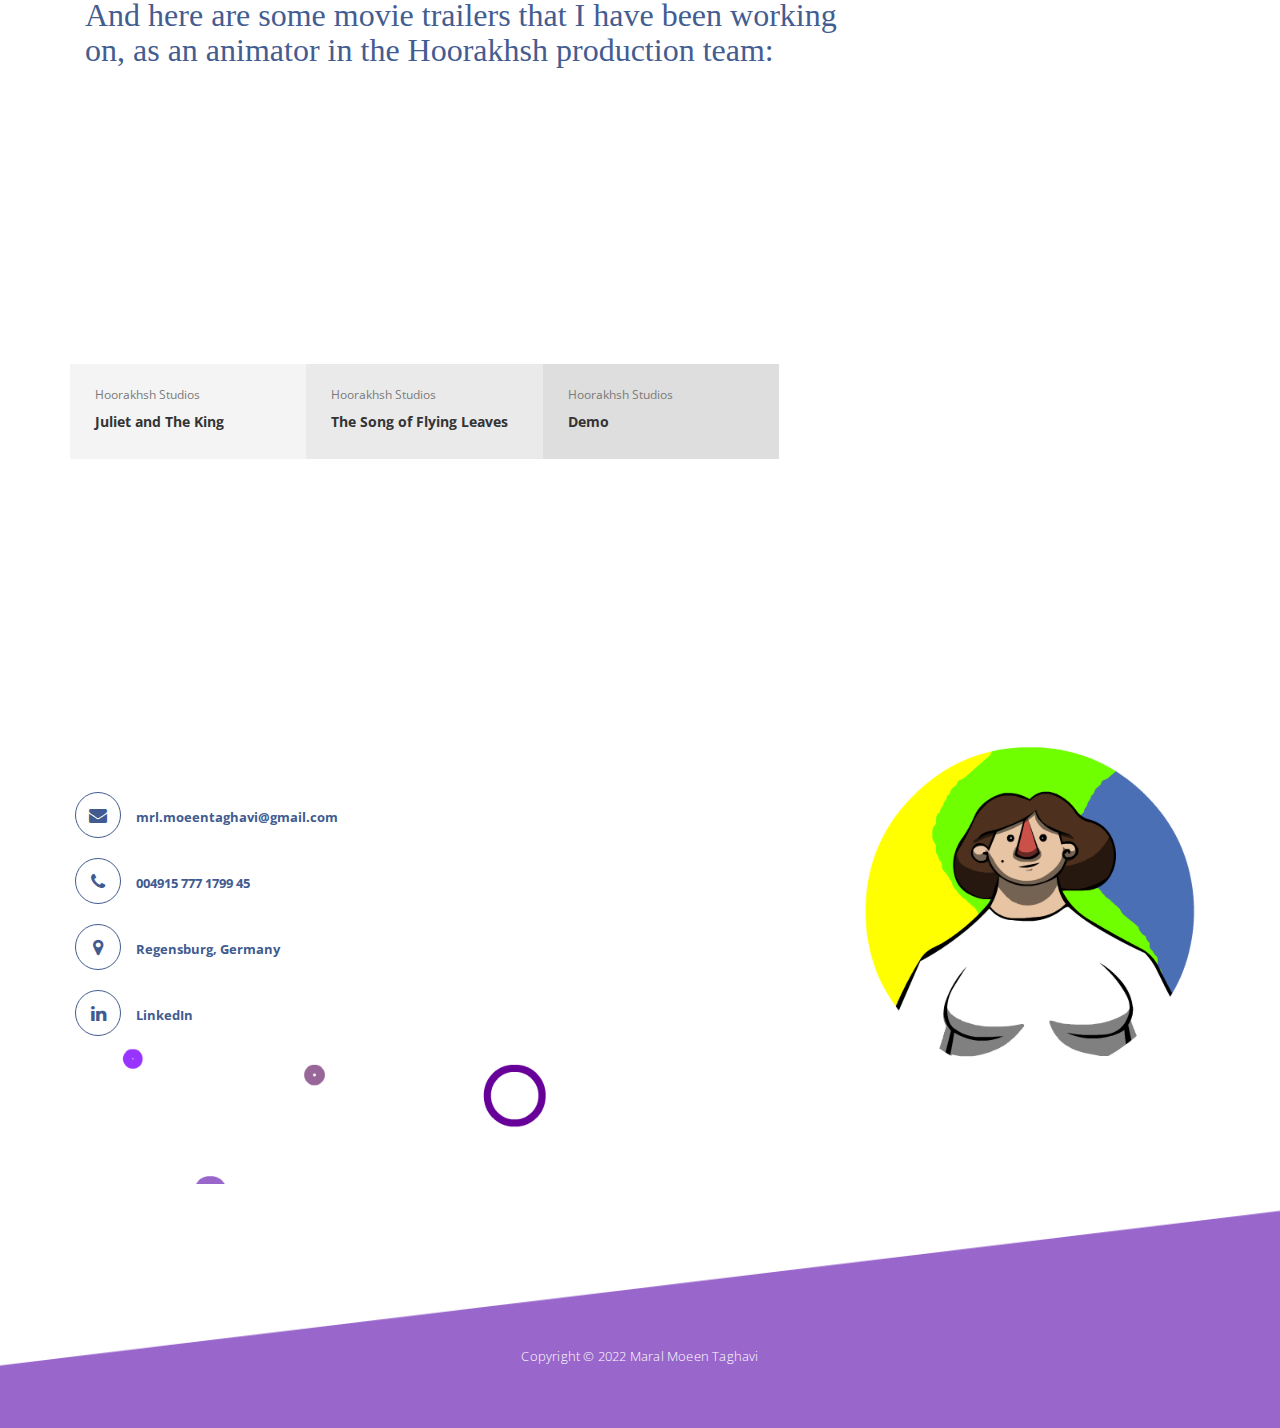
==== commit 80ff2b93: "update the content" ====
--- a/index.html
+++ b/index.html
@@ -52,7 +52,9 @@
                   <div class="icon">
                     <img src="img/first-icon.gif" alt="">
                   </div>
-                  <h4>2D Animator</h4>
+                  <h4><div class="primary-button">
+                    <a href="portfolio-page.html">2D Animator</a>
+                  </div></h4>
                   <p>I like to move it move it! I like to move it move it! You want me to? MOVE IT! :D</p>
                 </div>
               </div>
@@ -61,7 +63,9 @@
                   <div class="icon">
                     <img src="img/second-icon.png" alt="">
                   </div>
-                  <h4>Character Designer</h4>
+                  <h4><div class="primary-button">
+                    <a href="portfolio-page.html">Character Designer</a>
+                  </div></h4>
                   <p>You name it, I'll design it!</p>
                 </div>
               </div>
@@ -70,7 +74,9 @@
                   <div class="icon">
                     <img src="img/third-icon.png" alt="">
                   </div>
-                  <h4>Artist</h4>
+                  <h4><div class="primary-button">
+                    <a href="portfolio-page.html">Artist</a>
+                  </div></h4>
                   <p>When I'm not animating, then I become a total traditional art nerd...</p>
                 </div>
               </div>
@@ -79,7 +85,9 @@
                   <div class="icon">
                     <img src="img/fourth-icon.png" alt="">
                   </div>
-                  <h4>Good Learner</h4>
+                  <h4><div class="primary-button">
+                    <a href="index.html">Good Learner</a>
+                  </div></h4>
                   <p>New things are not really scary! You just need to learn the way things work. :)</p>
                 </div>
               </div>
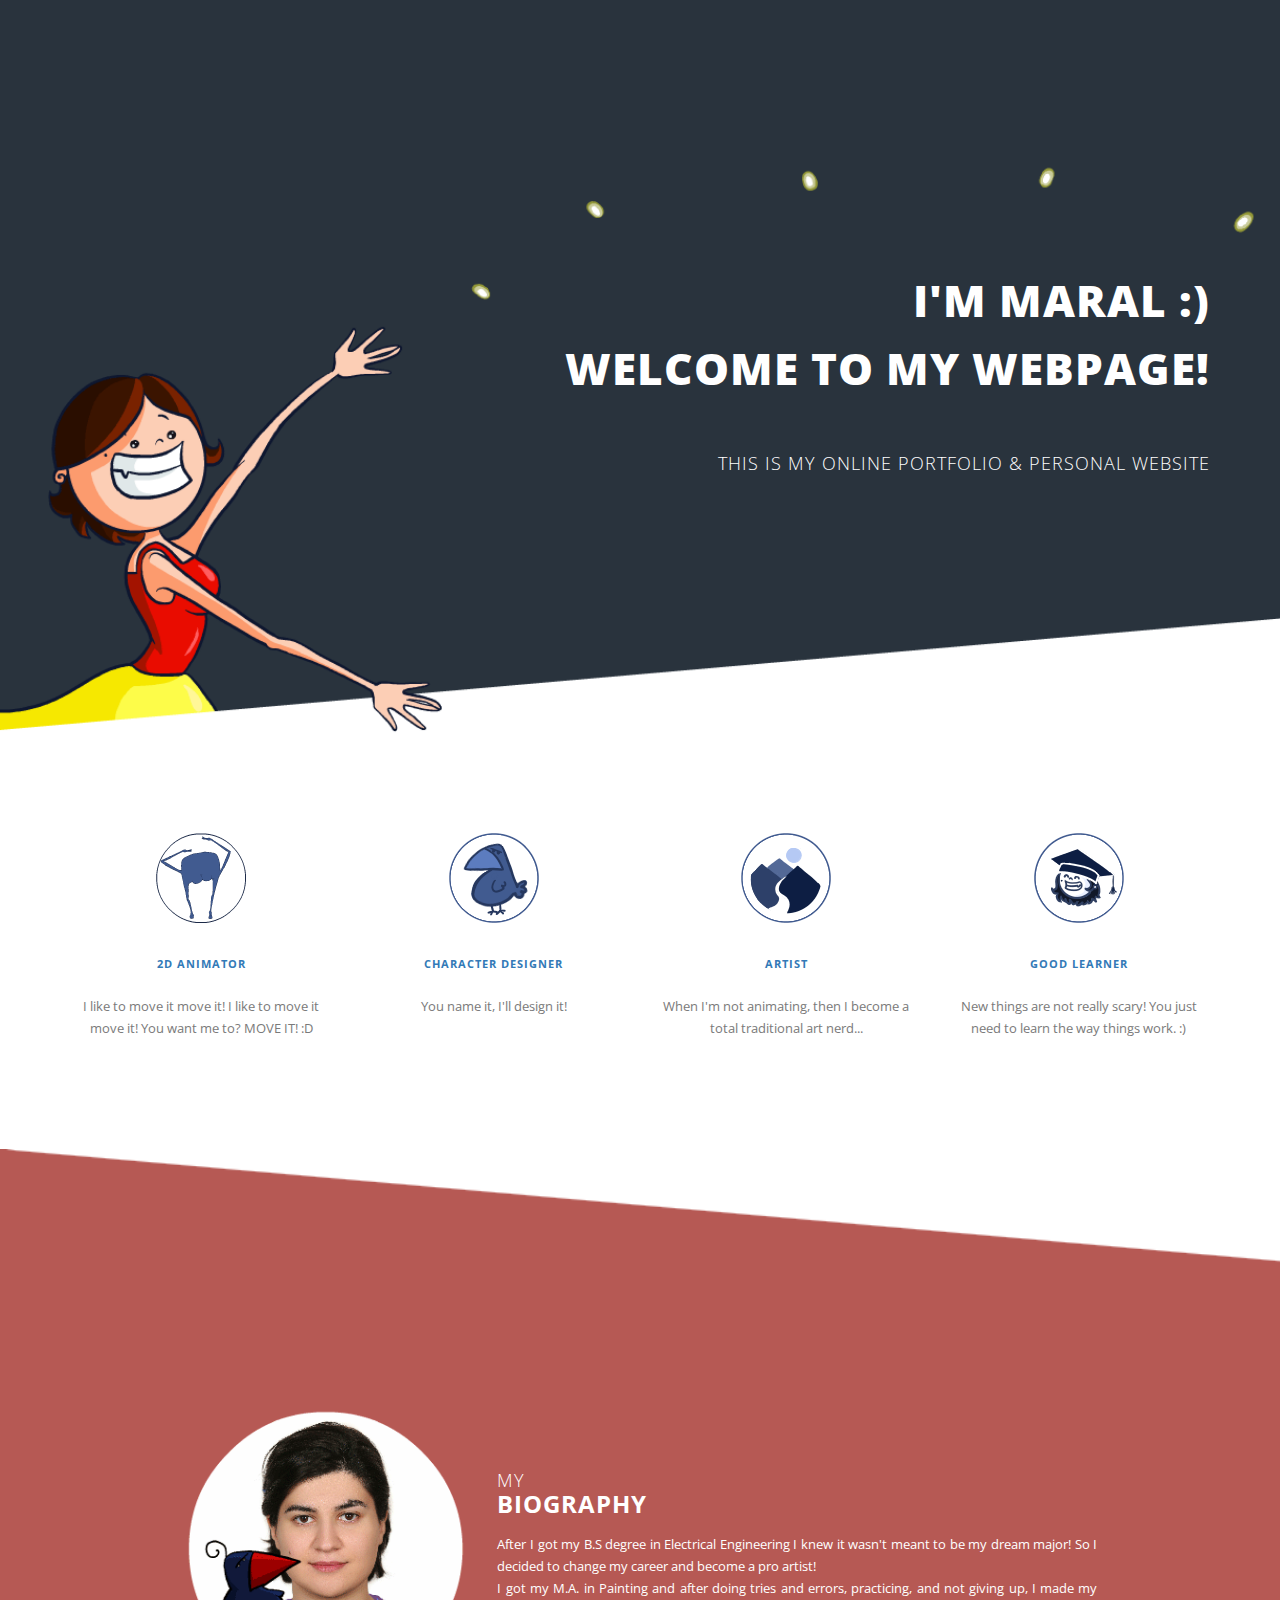
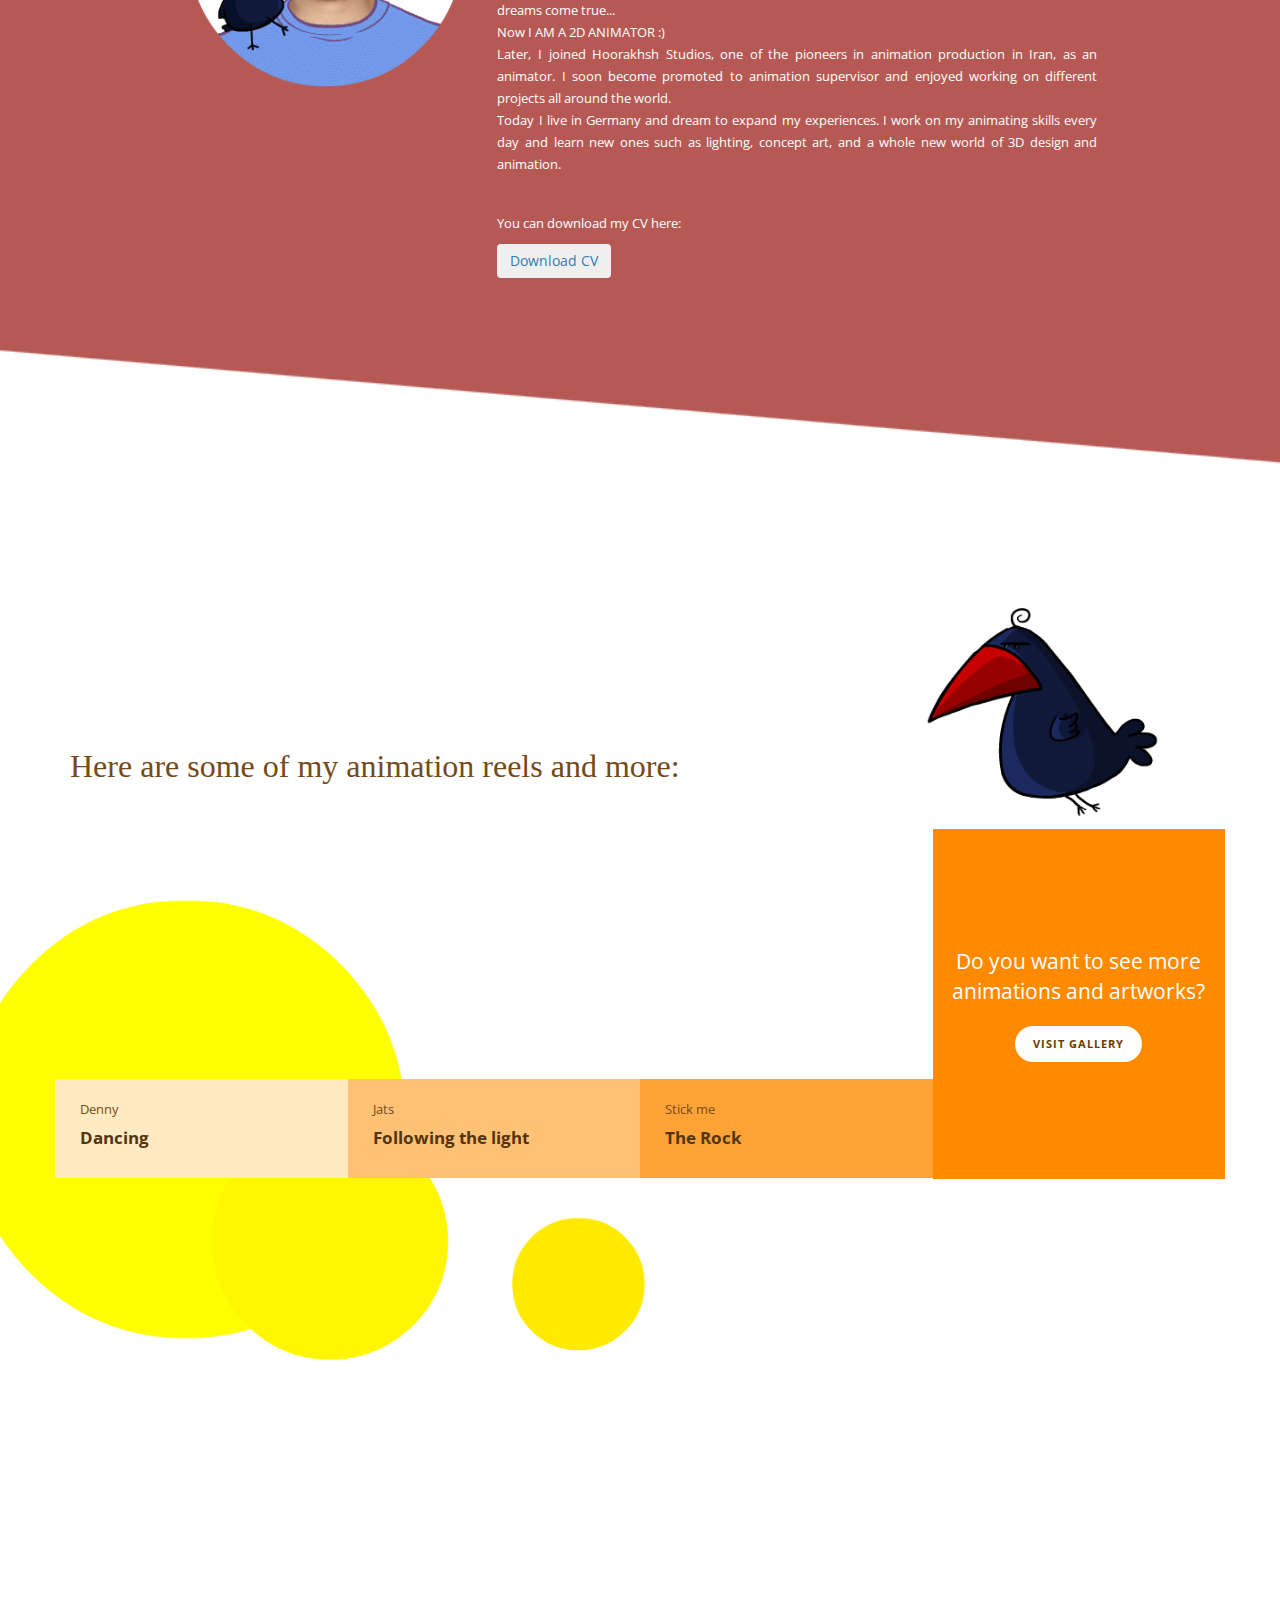
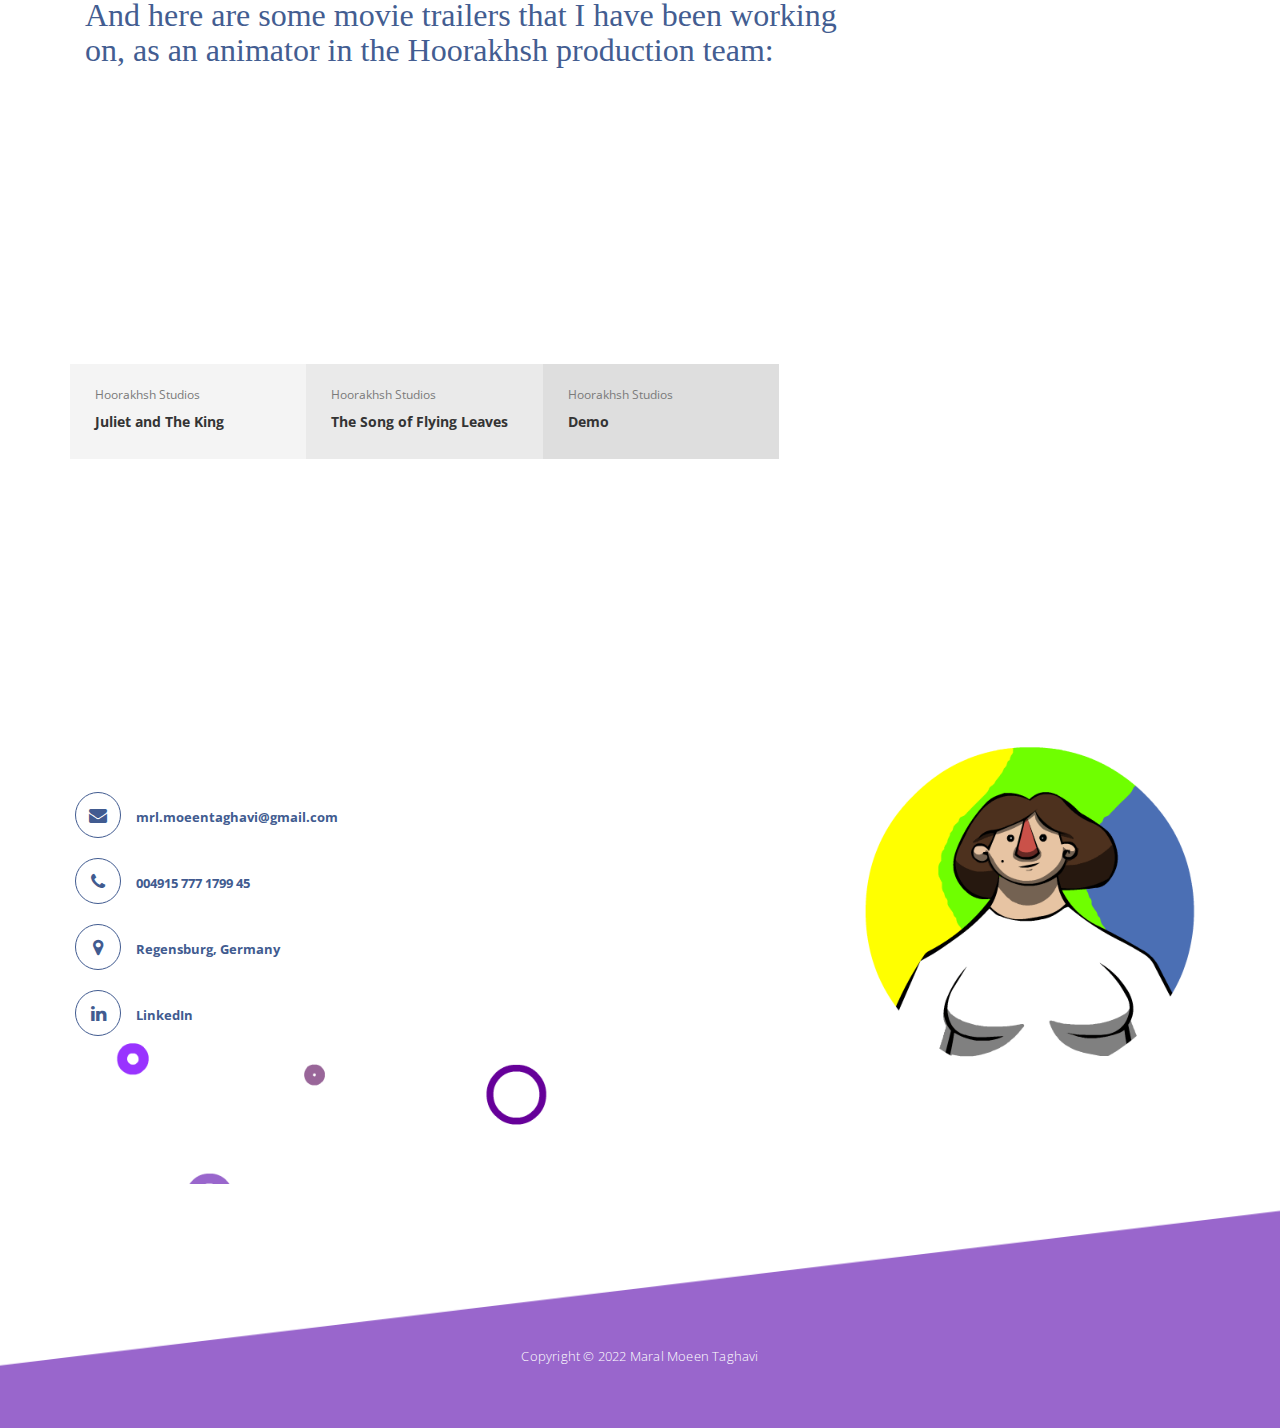
==== commit fa3a44b0: "update the content" ====
--- a/index.html
+++ b/index.html
@@ -104,7 +104,7 @@
                 </div>
                 <div class="right-text col-md-8">
                   <h4><em>my</em><br>Biography</h4>
-                  <p align="justify">After I got my B.S degree in Electrical Engineering I knew it wasn't meant to be my dream major! So I decided to change my career and become a pro artist!<br>I got my M.A. in Painting and after doing loads of tries and errors, practicing, and not giving up, I made my dreams come true...<br>Now I am honored to say that: I AM AN ANIMATOR :)<br>Later, I joined Hoorakhsh Studios, one of the pioneers in animation production in Iran, as an animator. I soon become promoted to animation supervisor and enjoyed working on different projects all around the world.<br>Today I live in Germany and dream to expand my experiences. I work on my animating skills every day and learn new ones such as lighting, concept art, and a whole new world of 3D design and animation.<br><br></p>
+                  <p align="justify">After I got my B.S degree in Electrical Engineering I knew it wasn't meant to be my dream major! So I decided to change my career and become a pro artist!<br>I got my M.A. in Painting and after doing tries and errors, practicing, and not giving up, I made my dreams come true...<br>Now I AM A 2D ANIMATOR :)<br>Later, I joined Hoorakhsh Studios, one of the pioneers in animation production in Iran, as an animator. I soon become promoted to animation supervisor and enjoyed working on different projects all around the world.<br>Today I live in Germany and dream to expand my experiences. I work on my animating skills every day and learn new ones such as lighting, concept art, and a whole new world of 3D design and animation.<br><br></p>
                   <P>You can download my CV here:</p>
                   <a href="/assets/cv.pdf">
                   <button class="btn btn-theme-outline">Download CV</button>
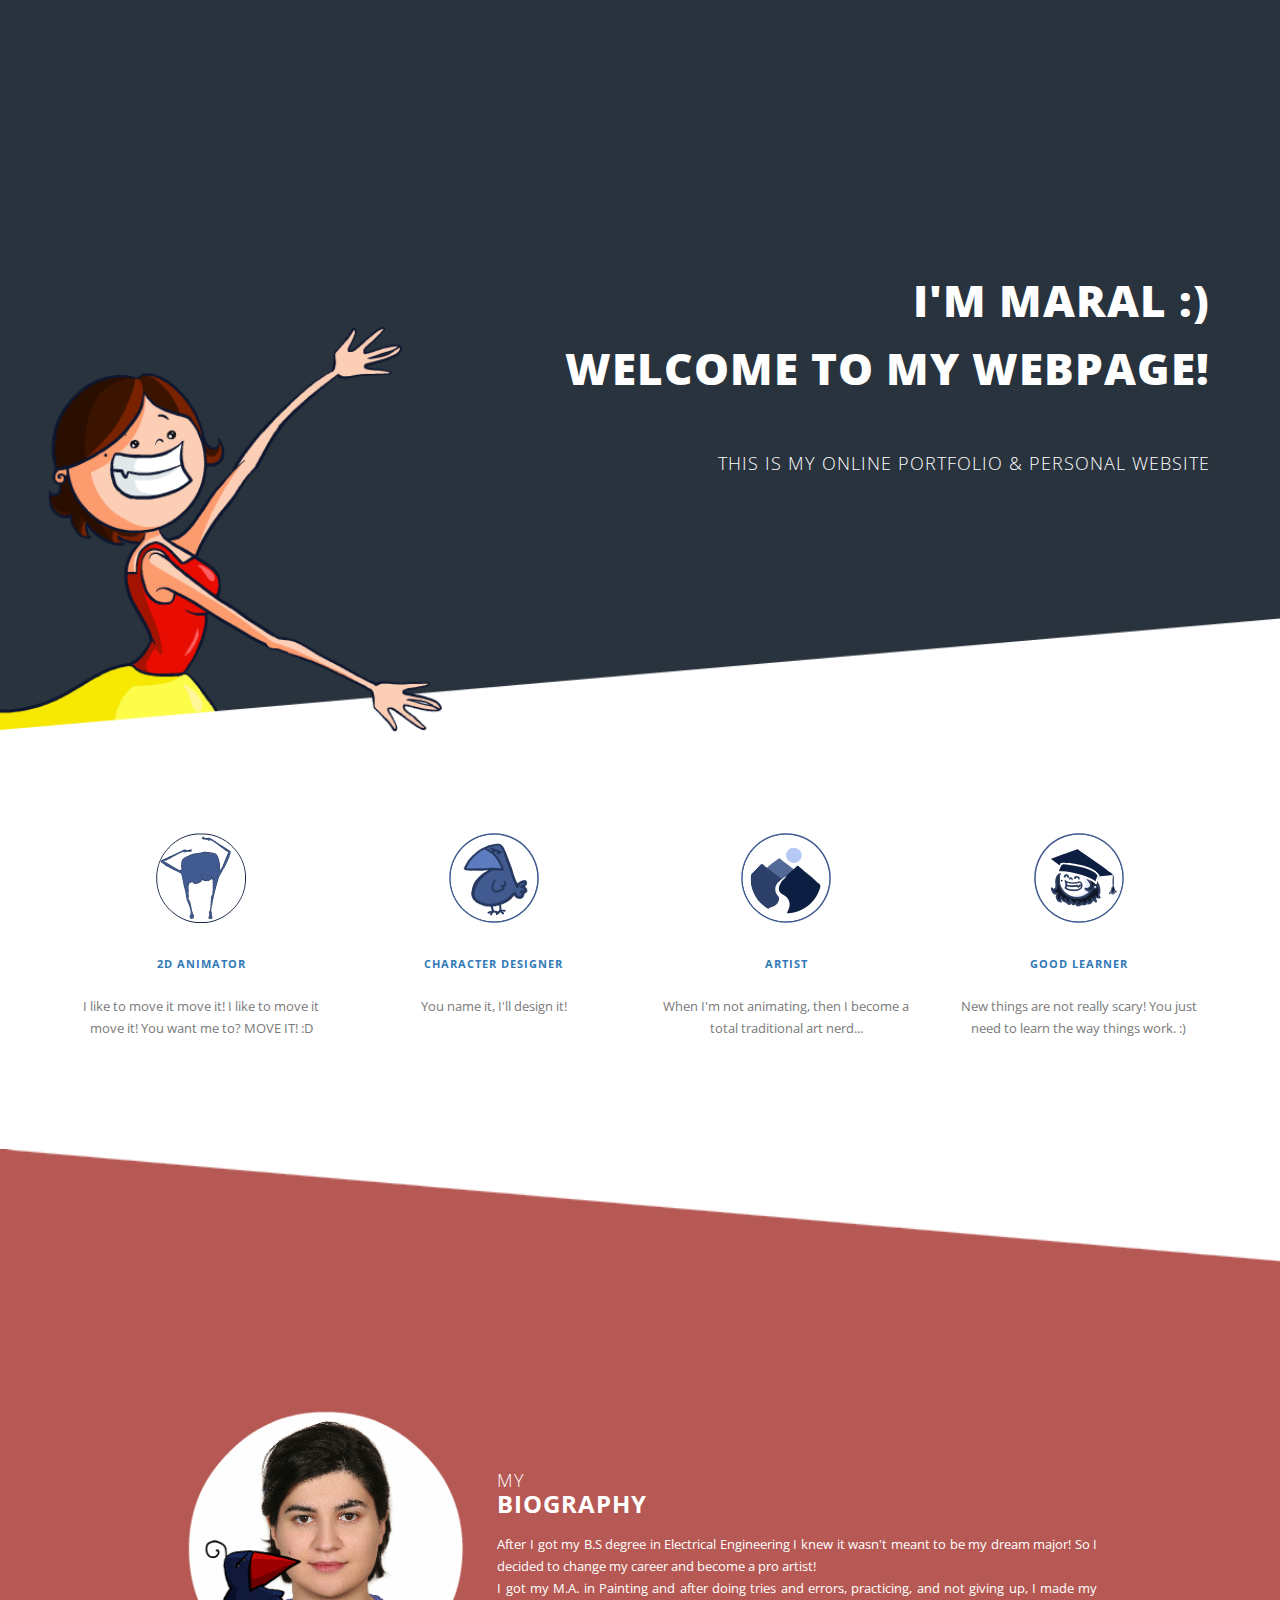
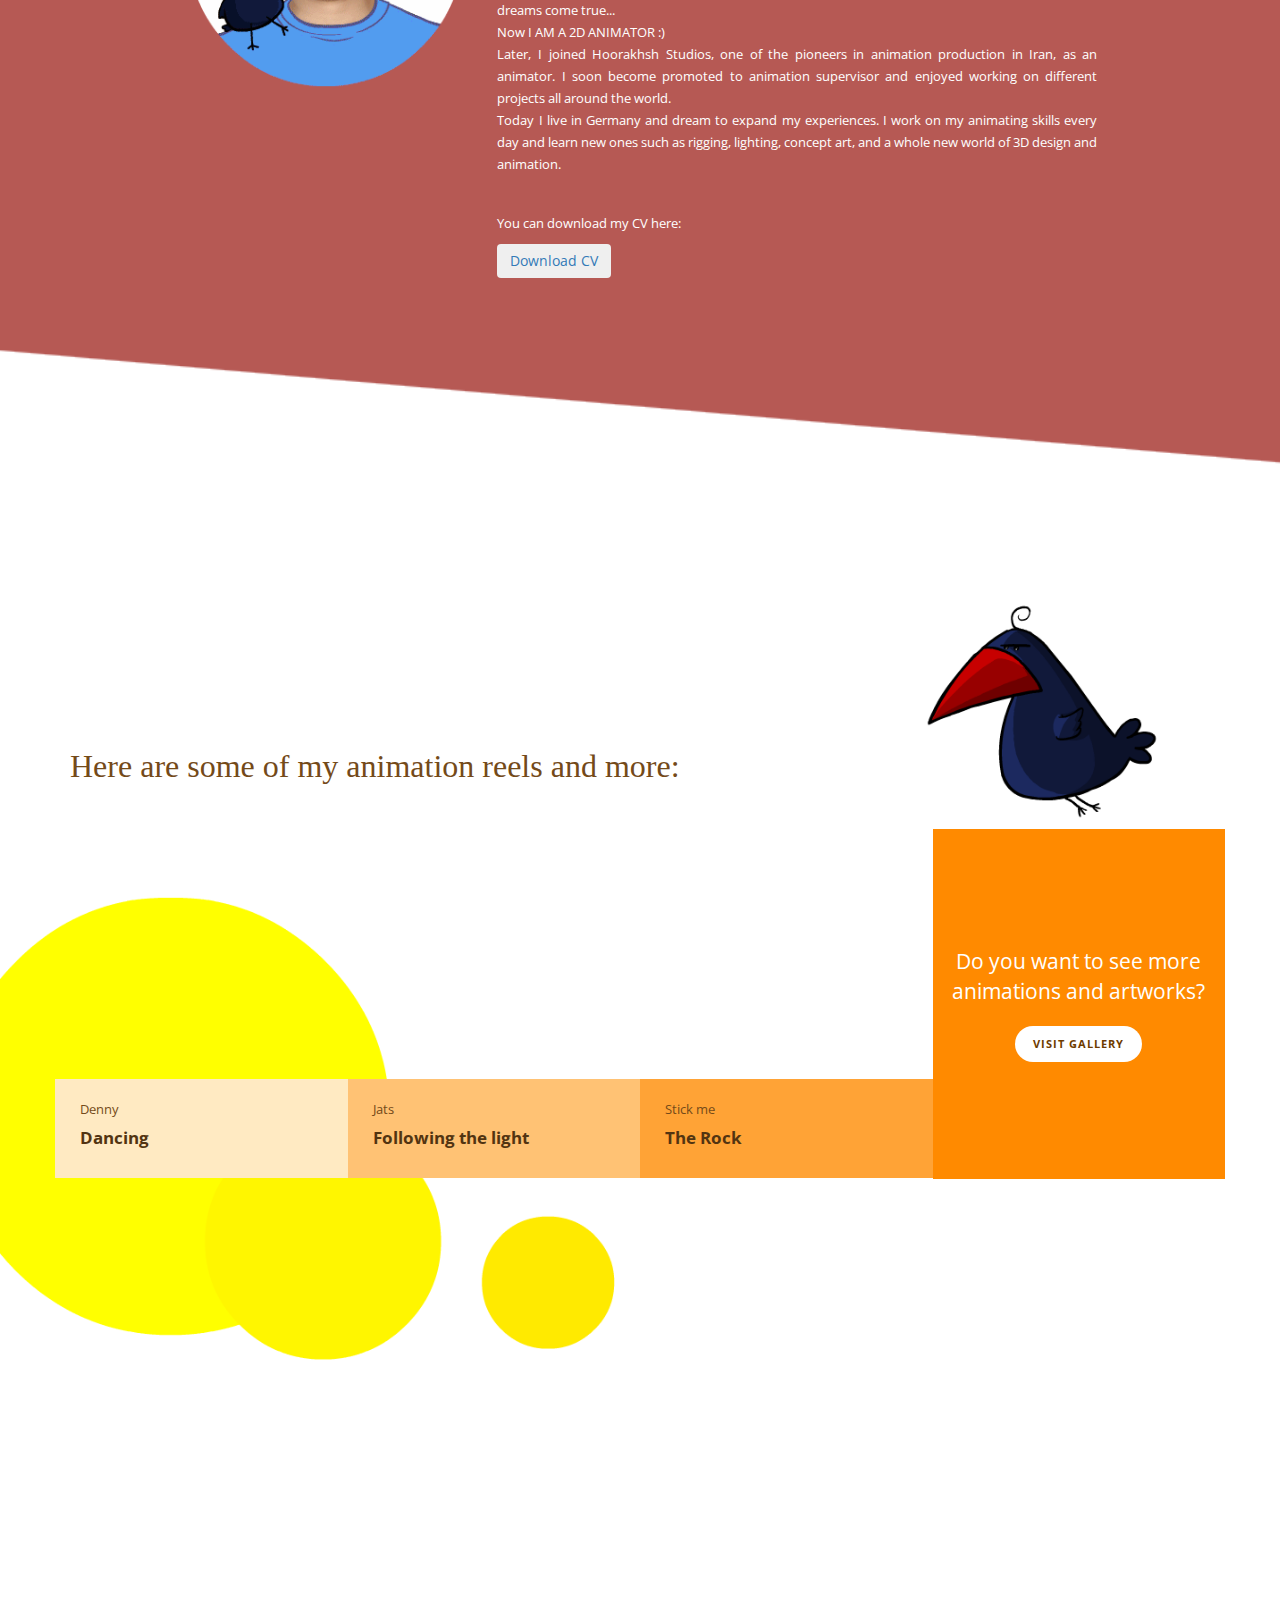
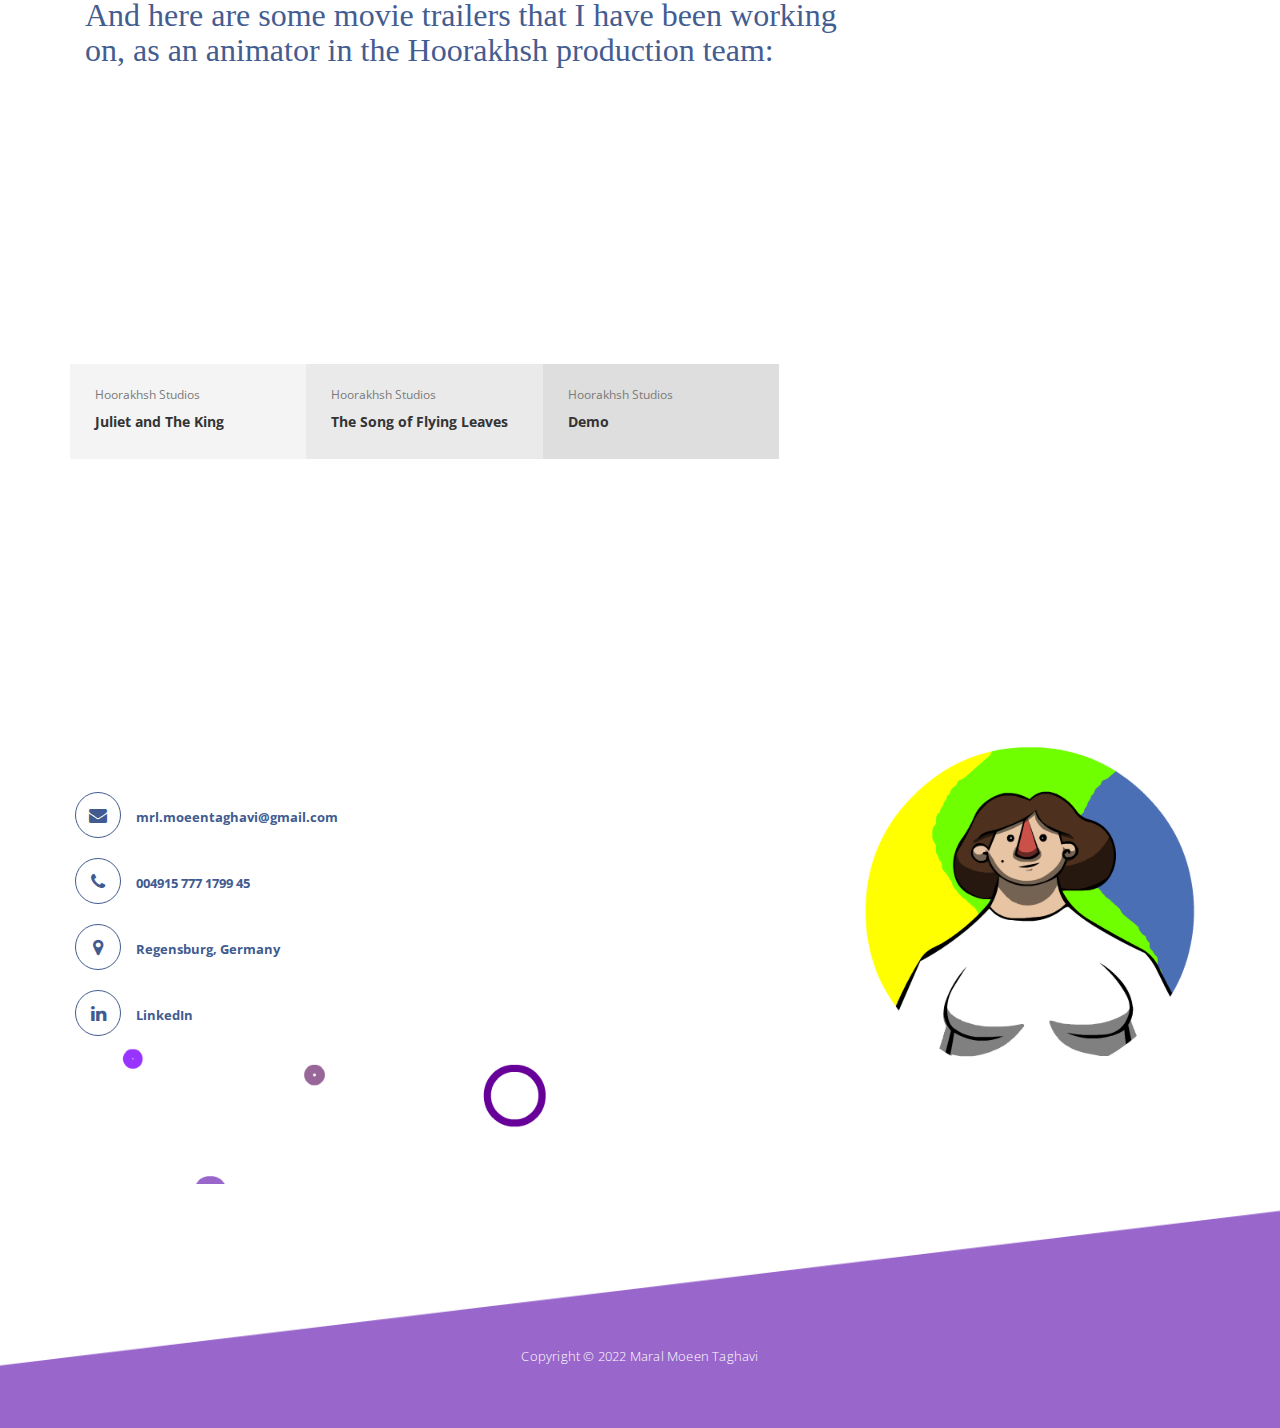
==== commit 6c711f34: "update the content" ====
--- a/index.html
+++ b/index.html
@@ -104,7 +104,7 @@
                 </div>
                 <div class="right-text col-md-8">
                   <h4><em>my</em><br>Biography</h4>
-                  <p align="justify">After I got my B.S degree in Electrical Engineering I knew it wasn't meant to be my dream major! So I decided to change my career and become a pro artist!<br>I got my M.A. in Painting and after doing tries and errors, practicing, and not giving up, I made my dreams come true...<br>Now I AM A 2D ANIMATOR :)<br>Later, I joined Hoorakhsh Studios, one of the pioneers in animation production in Iran, as an animator. I soon become promoted to animation supervisor and enjoyed working on different projects all around the world.<br>Today I live in Germany and dream to expand my experiences. I work on my animating skills every day and learn new ones such as lighting, concept art, and a whole new world of 3D design and animation.<br><br></p>
+                  <p align="justify">After I got my B.S degree in Electrical Engineering I knew it wasn't meant to be my dream major! So I decided to change my career and become a pro artist!<br>I got my M.A. in Painting and after doing tries and errors, practicing, and not giving up, I made my dreams come true...<br>Now I AM A 2D ANIMATOR :)<br>Later, I joined Hoorakhsh Studios, one of the pioneers in animation production in Iran, as an animator. I soon become promoted to animation supervisor and enjoyed working on different projects all around the world.<br>Today I live in Germany and dream to expand my experiences. I work on my animating skills every day and learn new ones such as rigging, lighting, concept art, and a whole new world of 3D design and animation.<br><br></p>
                   <P>You can download my CV here:</p>
                   <a href="/assets/cv.pdf">
                   <button class="btn btn-theme-outline">Download CV</button>
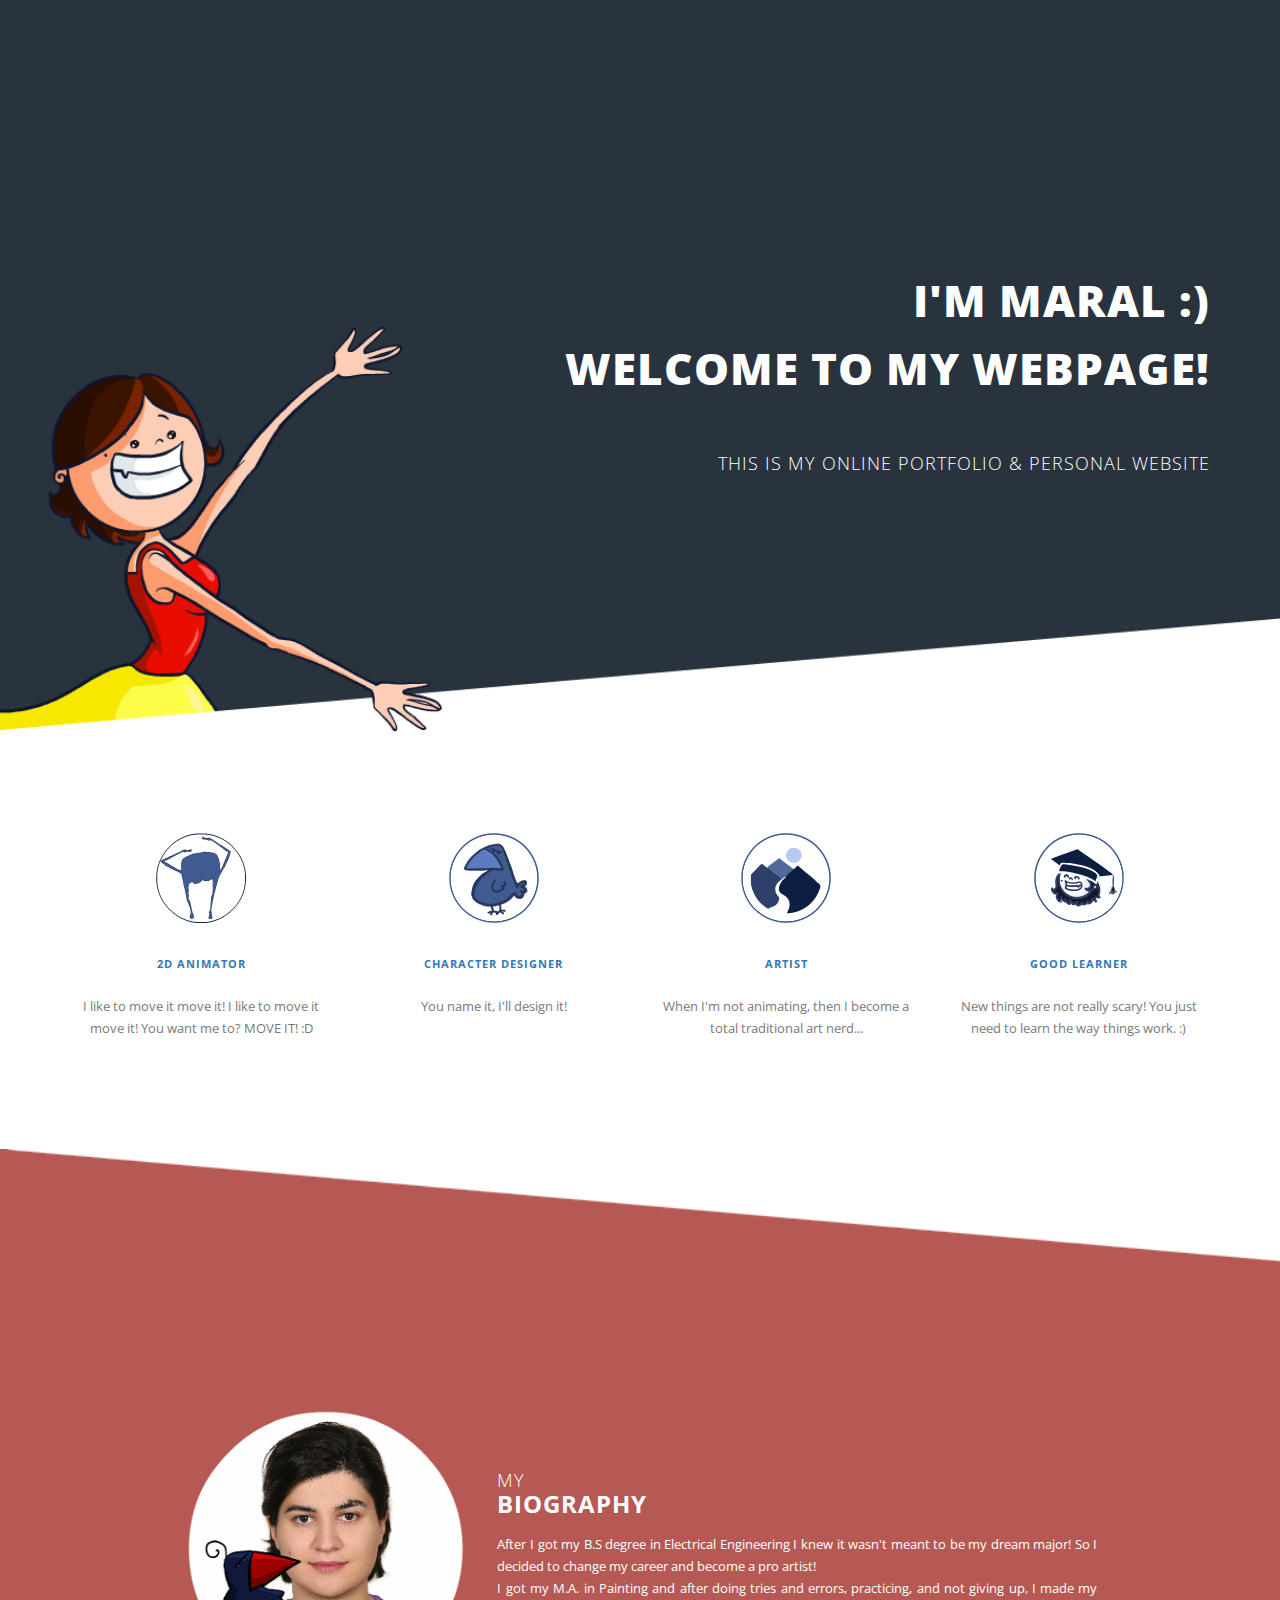
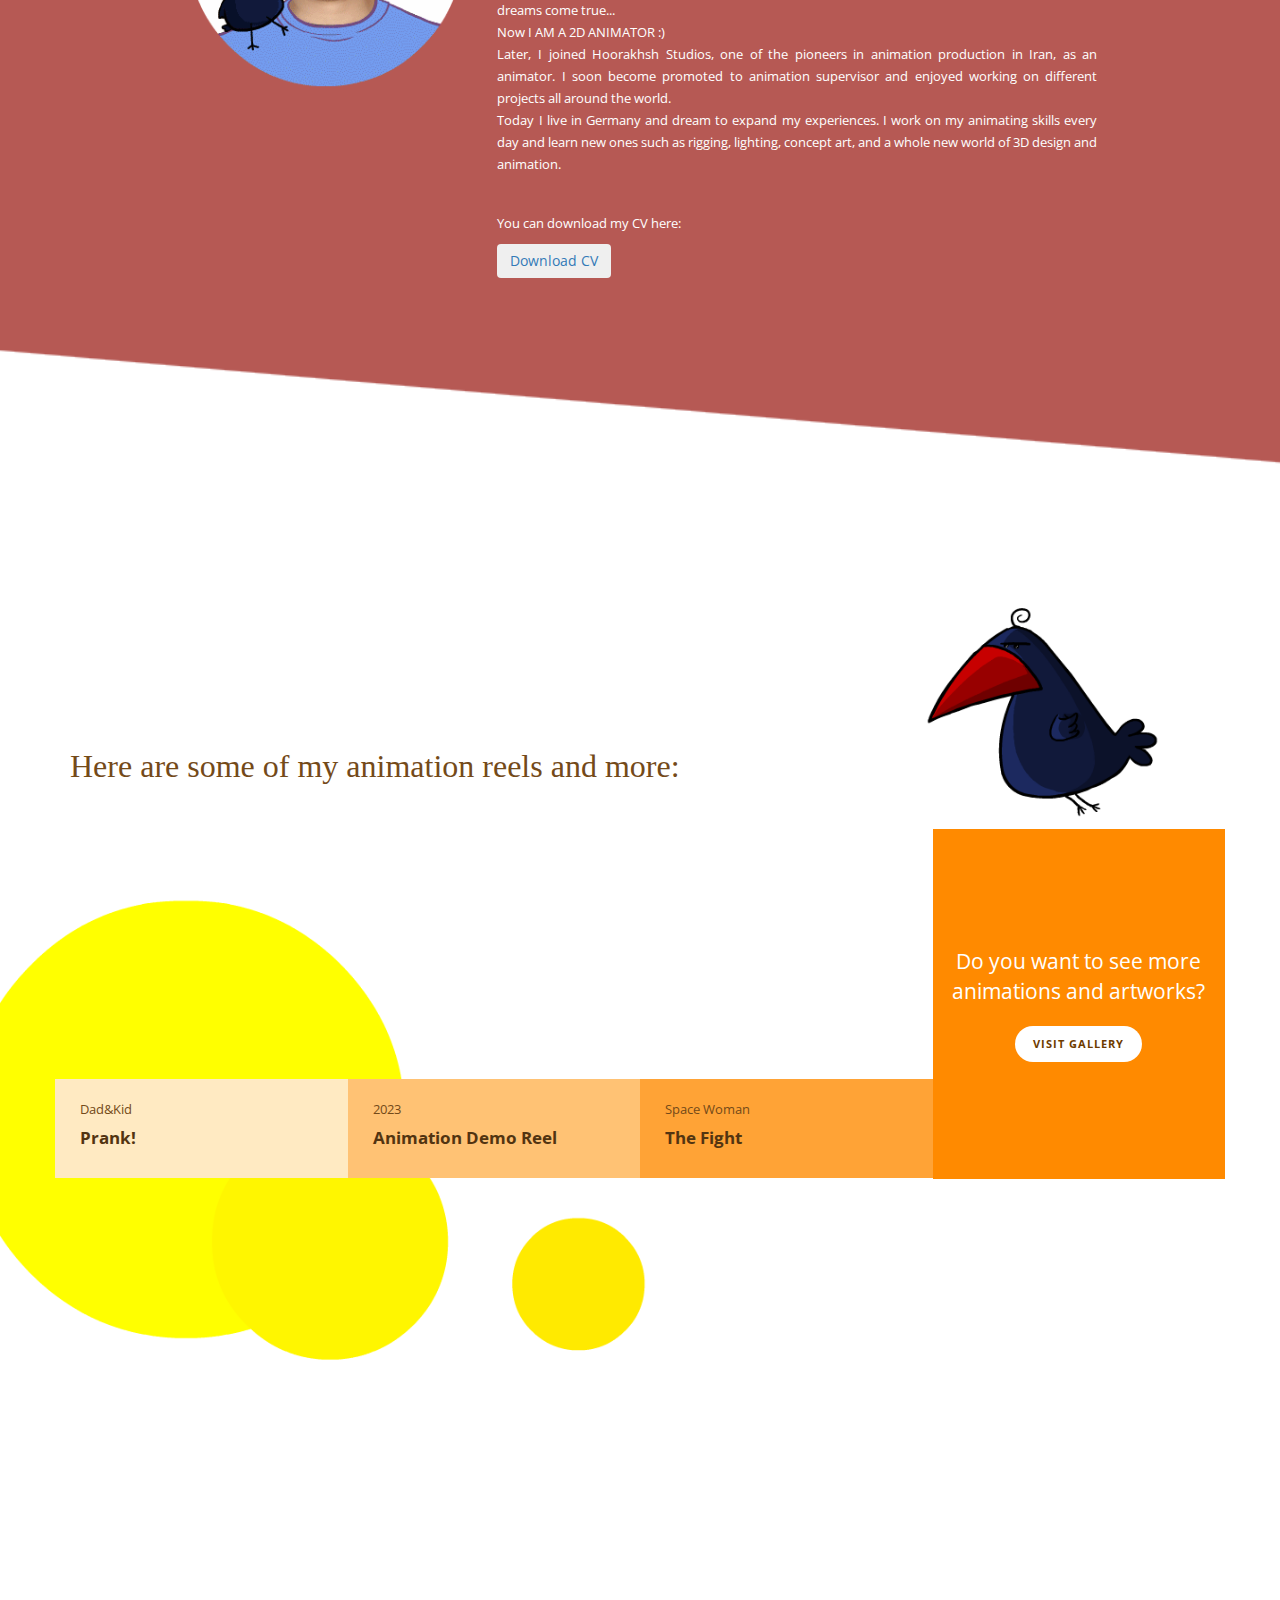
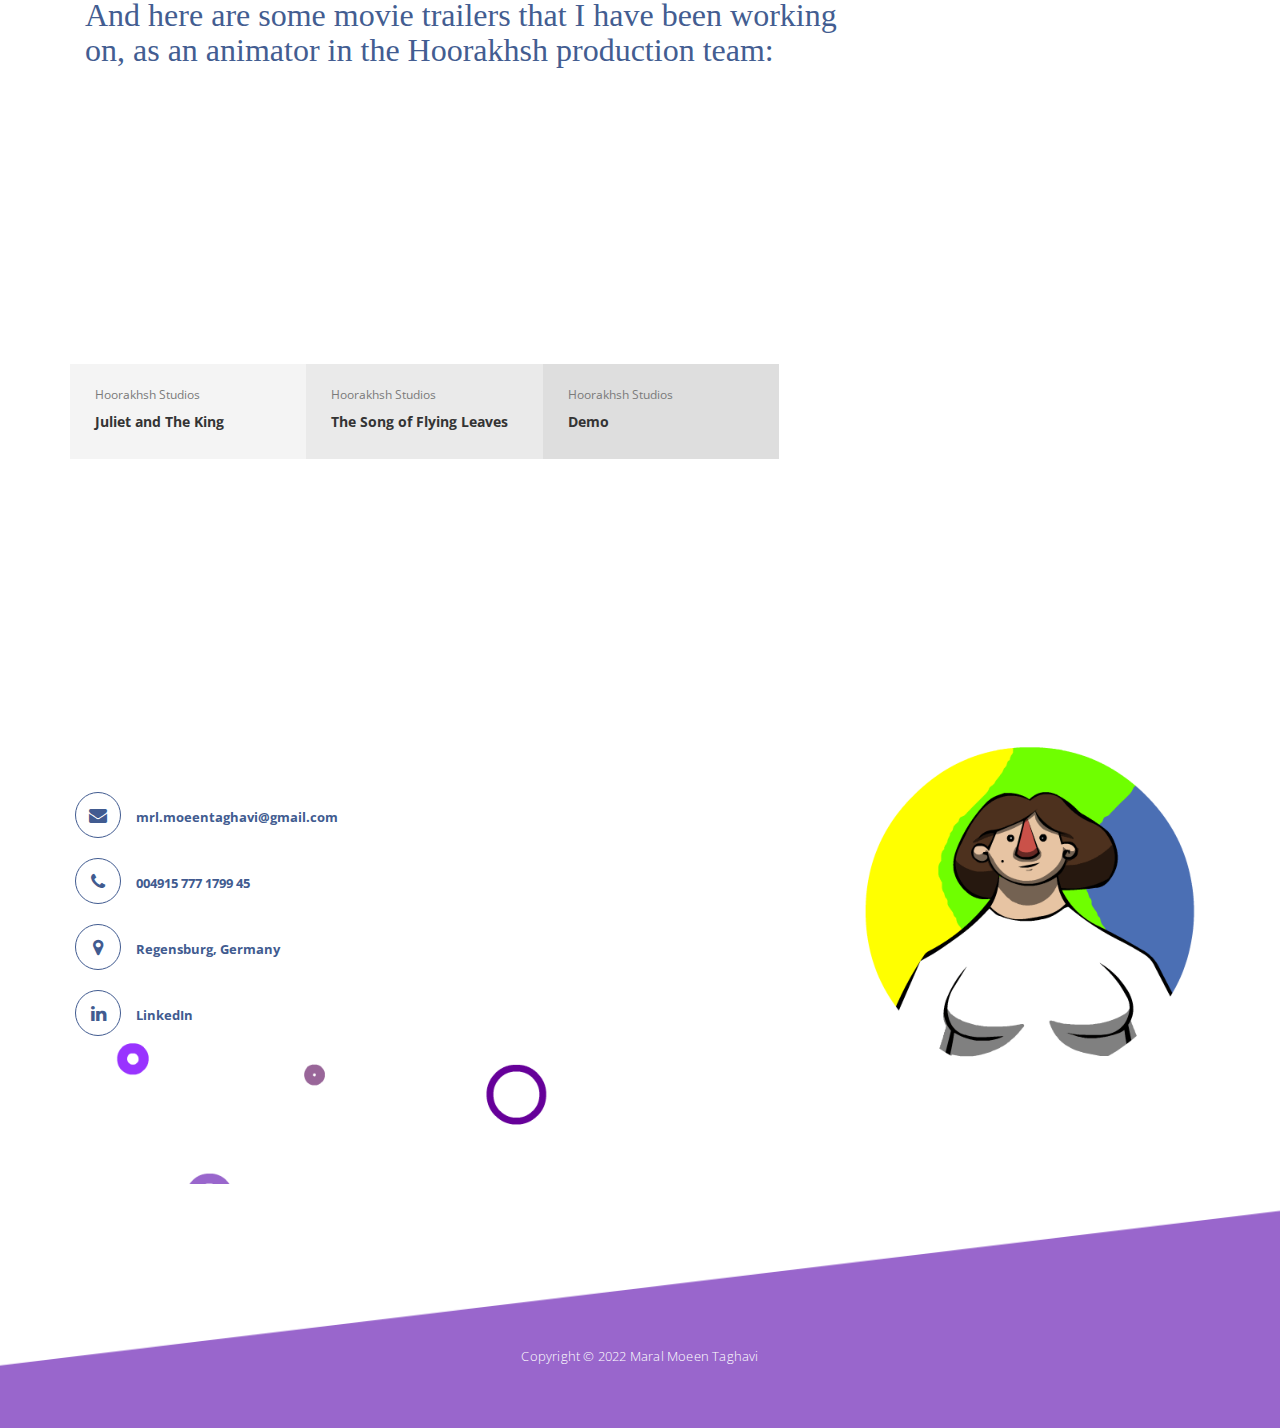
==== commit d8b449d7: "update the content" ====
--- a/index.html
+++ b/index.html
@@ -126,28 +126,28 @@
               </div>
               <div class="col-md-3 col-sm-6">
                 <div class="portfolio-item first-item">
-                    <iframe width="290" height="245" src="https://www.youtube.com/embed/9a3aPIKygIQ" title="Denny" frameborder="0" allow="accelerometer; autoplay; clipboard-write; encrypted-media; gyroscope; picture-in-picture" allowfullscreen></iframe>
-                  <div class="text">
-                    <span>Denny</span>
-                    <h4>Dancing</h4>
+                    <iframe width="290" height="245" src="https://www.youtube.com/embed/jj_POqIV2_o" title="Dad and Kid" frameborder="0" allow="accelerometer; autoplay; clipboard-write; encrypted-media; gyroscope; picture-in-picture; web-share" allowfullscreen></iframe>
+                  <div class="text">
+                    <span>Dad&Kid</span>
+                    <h4>Prank!</h4>
                   </div>
                 </div>
               </div>
               <div class="col-md-3 col-sm-6">
                 <div class="portfolio-item second-item">
-                  <iframe width="290" height="245" src="https://www.youtube.com/embed/uSWdGOe5tWY" title="MEET: "JATS" frameborder="0" allow="accelerometer; autoplay; clipboard-write; encrypted-media; gyroscope; picture-in-picture" allowfullscreen></iframe>
-                  <div class="text">
-                    <span>Jats</span>
-                    <h4>Following the light</h4>
+                  <iframe width="290" height="245" src="https://www.youtube.com/embed/AjBE5ZSAopI" title="My Demo Reel 2023" frameborder="0" allow="accelerometer; autoplay; clipboard-write; encrypted-media; gyroscope; picture-in-picture; web-share" allowfullscreen></iframe>
+                  <div class="text">
+                    <span>2023</span>
+                    <h4>Animation Demo Reel</h4>
                   </div>
                 </div>
               </div>
               <div class="col-md-3 col-sm-6">
                 <div class="portfolio-item third-item">
-                  <iframe width="290" height="245" src="https://www.youtube.com/embed/fx255J_7_wY" title="The Rock" frameborder="0" allow="accelerometer; autoplay; clipboard-write; encrypted-media; gyroscope; picture-in-picture" allowfullscreen></iframe>
-                  <div class="text">
-                    <span>Stick me</span>
-                    <h4>The Rock</h4>
+                  <iframe width="290" height="245" src="https://www.youtube.com/embed/YUTWlGUoMto" title="Moho Animate" frameborder="0" allow="accelerometer; autoplay; clipboard-write; encrypted-media; gyroscope; picture-in-picture; web-share" allowfullscreen></iframe>
+                  <div class="text">
+                    <span>Space Woman</span>
+                    <h4>The Fight</h4>
                   </div>
                 </div>
               </div>
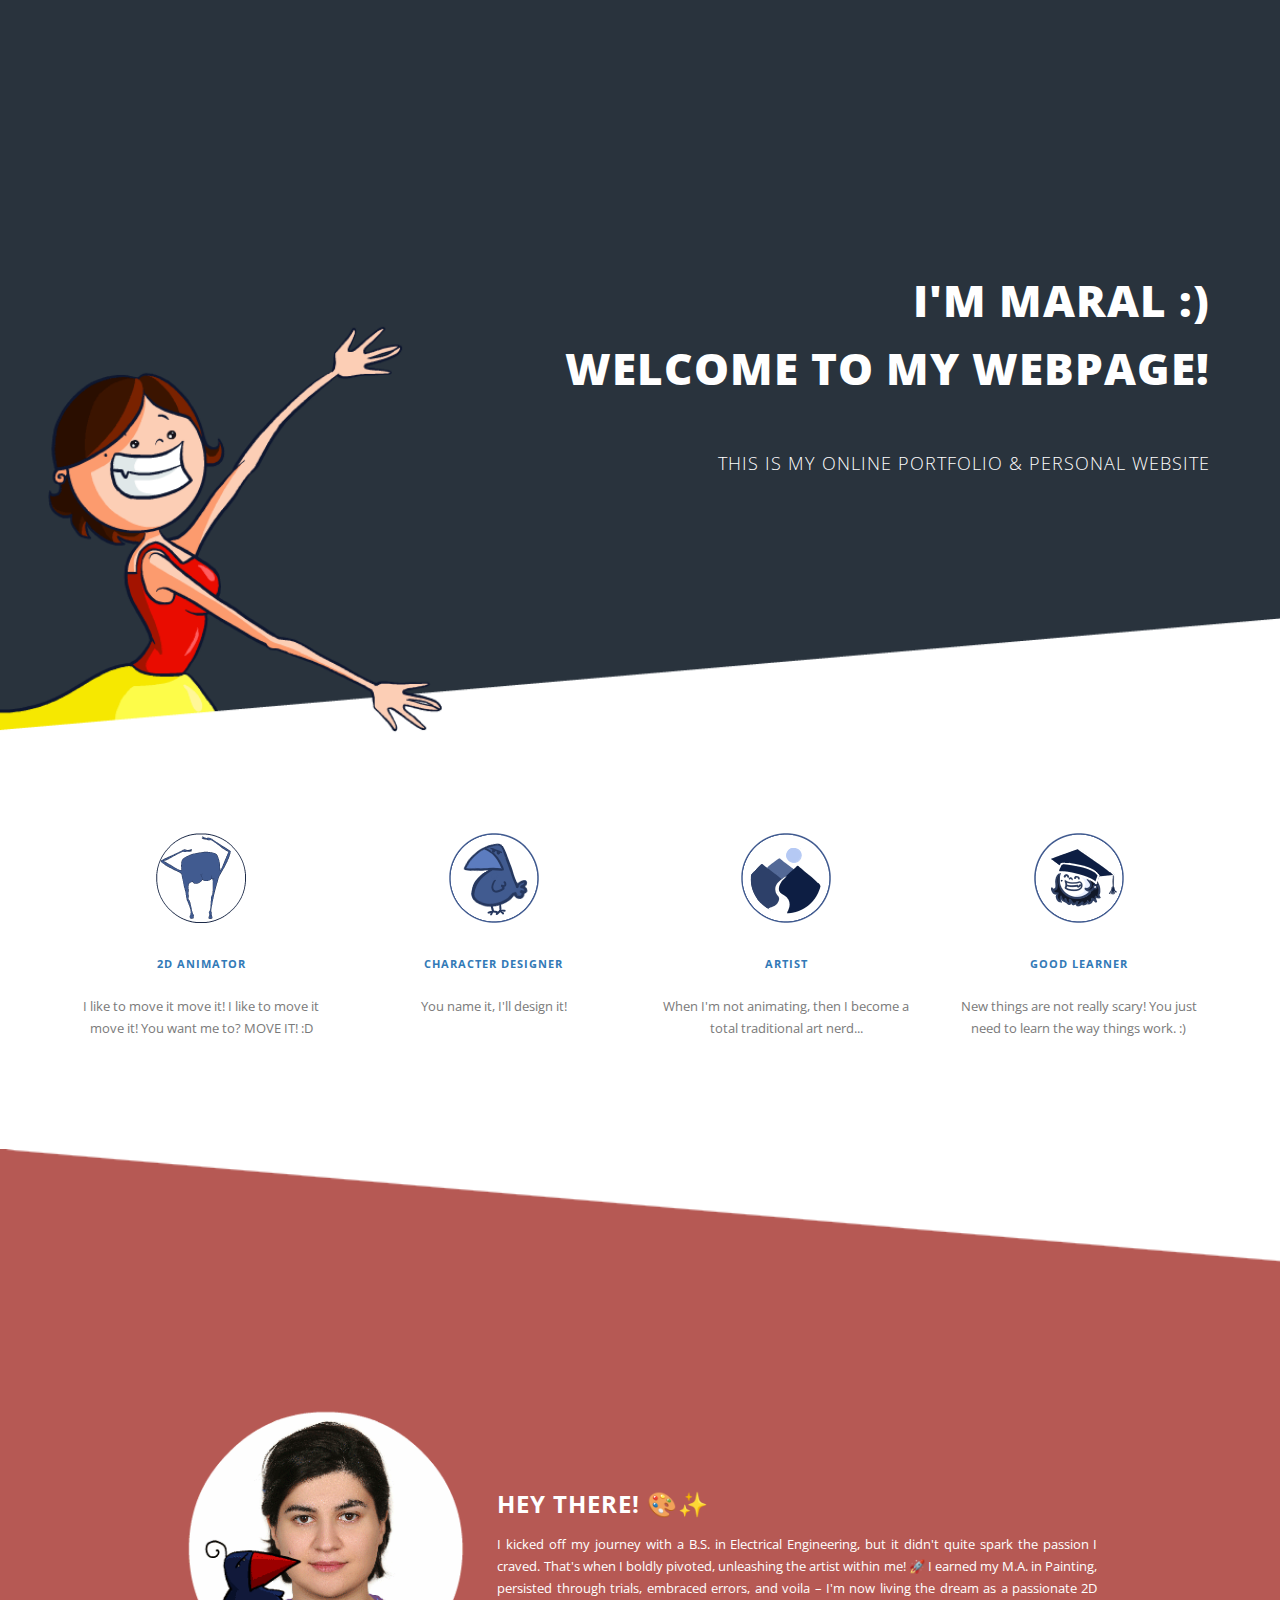
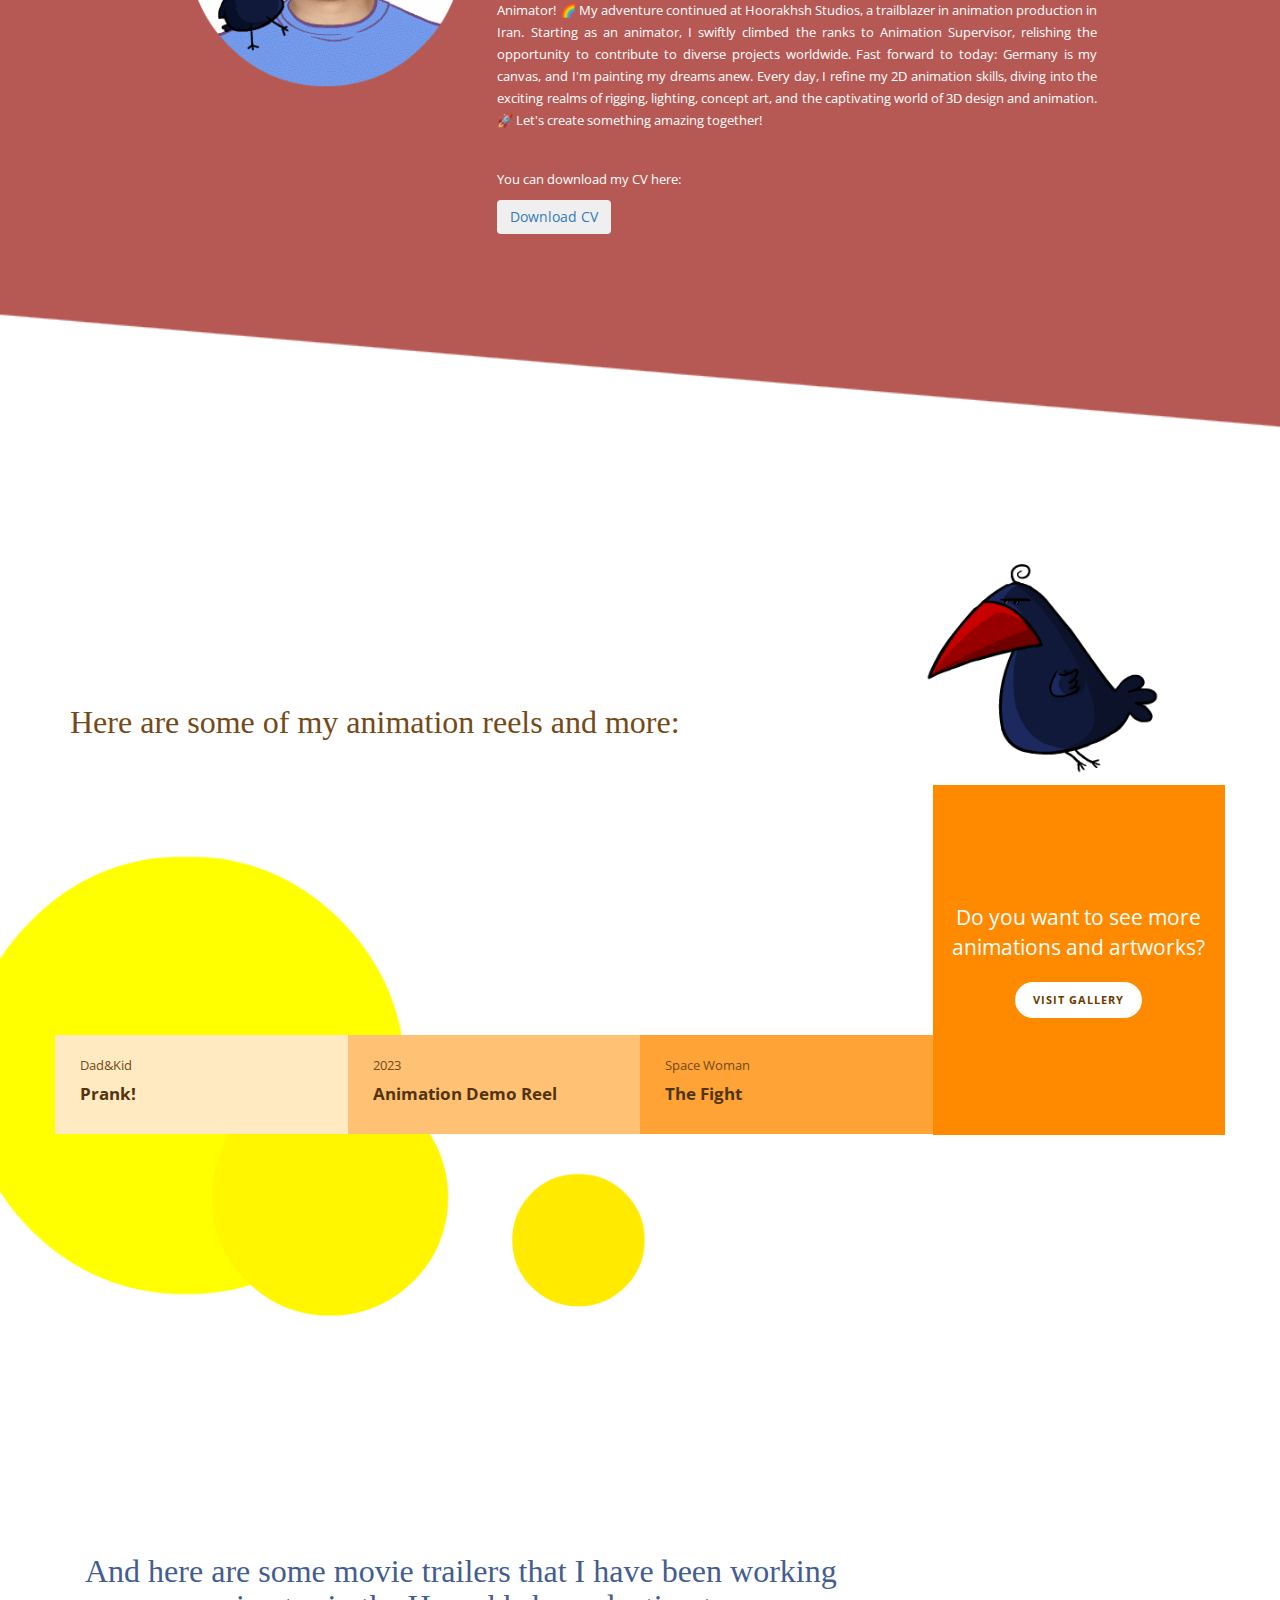
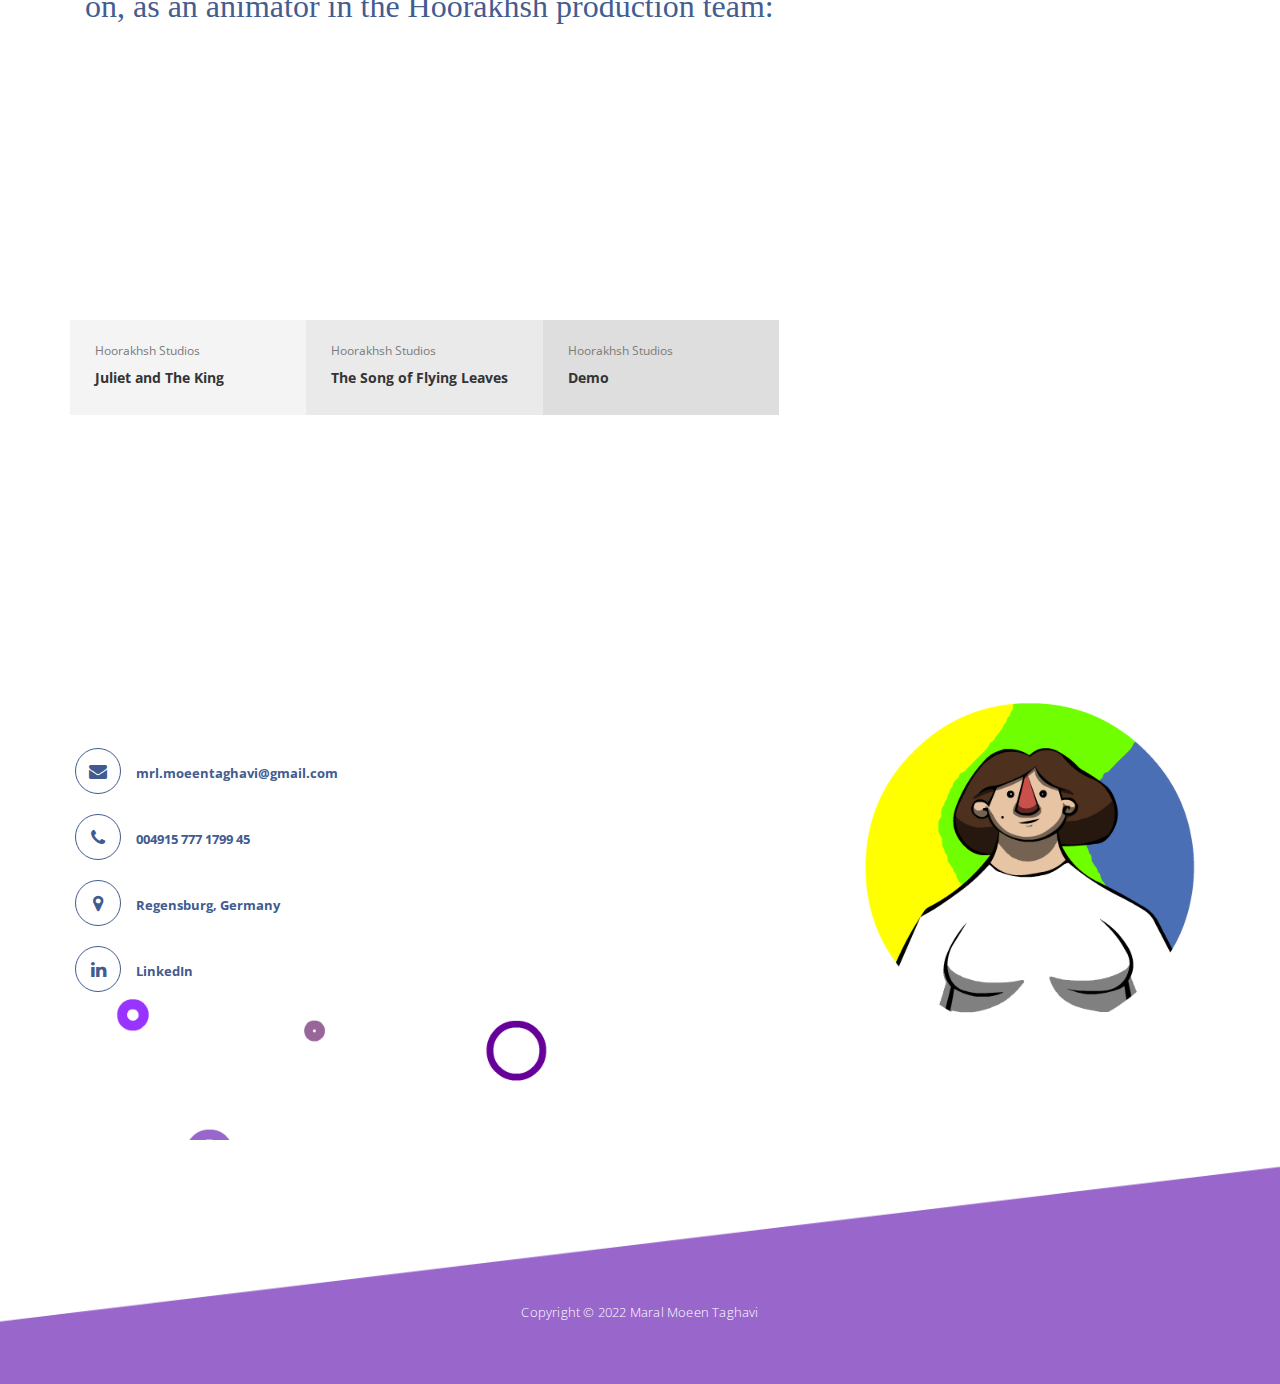
==== commit 466b5608: "update the content" ====
--- a/index.html
+++ b/index.html
@@ -103,8 +103,17 @@
                   <img src="img/left-image.gif" alt="">
                 </div>
                 <div class="right-text col-md-8">
-                  <h4><em>my</em><br>Biography</h4>
-                  <p align="justify">After I got my B.S degree in Electrical Engineering I knew it wasn't meant to be my dream major! So I decided to change my career and become a pro artist!<br>I got my M.A. in Painting and after doing tries and errors, practicing, and not giving up, I made my dreams come true...<br>Now I AM A 2D ANIMATOR :)<br>Later, I joined Hoorakhsh Studios, one of the pioneers in animation production in Iran, as an animator. I soon become promoted to animation supervisor and enjoyed working on different projects all around the world.<br>Today I live in Germany and dream to expand my experiences. I work on my animating skills every day and learn new ones such as rigging, lighting, concept art, and a whole new world of 3D design and animation.<br><br></p>
+                  <!-- <h4><em>my</em><br>Biography</h4>
+                  <p align="justify">After I got my B.S degree in Electrical Engineering I knew it wasn't meant to be my dream major! So I decided to change my career and become a pro artist!<br>I got my M.A. in Painting and after doing tries and errors, practicing, and not giving up, I made my dreams come true...<br>Now I AM A 2D ANIMATOR :)<br>Later, I joined Hoorakhsh Studios, one of the pioneers in animation production in Iran, as an animator. I soon become promoted to animation supervisor and enjoyed working on different projects all around the world.<br>Today I live in Germany and dream to expand my experiences. I work on my animating skills every day and learn new ones such as rigging, lighting, concept art, and a whole new world of 3D design and animation.<br><br></p> -->
+                  <h4><!-- <em>my</em> --><br>Hey there! 🎨✨</h4>
+
+                  <p align="justify">I kicked off my journey with a B.S. in Electrical Engineering, but it didn't quite spark the passion I craved. That's when I boldly pivoted, unleashing the artist within me! 🚀 I earned my M.A. in Painting, persisted through trials, embraced errors, and voila – I'm now living the dream as a passionate 2D Animator! 🌈
+
+                  My adventure continued at Hoorakhsh Studios, a trailblazer in animation production in Iran. Starting as an animator, I swiftly climbed the ranks to Animation Supervisor, relishing the opportunity to contribute to diverse projects worldwide.
+
+                  Fast forward to today: Germany is my canvas, and I'm painting my dreams anew. Every day, I refine my 2D animation skills, diving into the exciting realms of rigging, lighting, concept art, and the captivating world of 3D design and animation. 🚀
+
+                  Let's create something amazing together!<br><br></p>
                   <P>You can download my CV here:</p>
                   <a href="/assets/cv.pdf">
                   <button class="btn btn-theme-outline">Download CV</button>
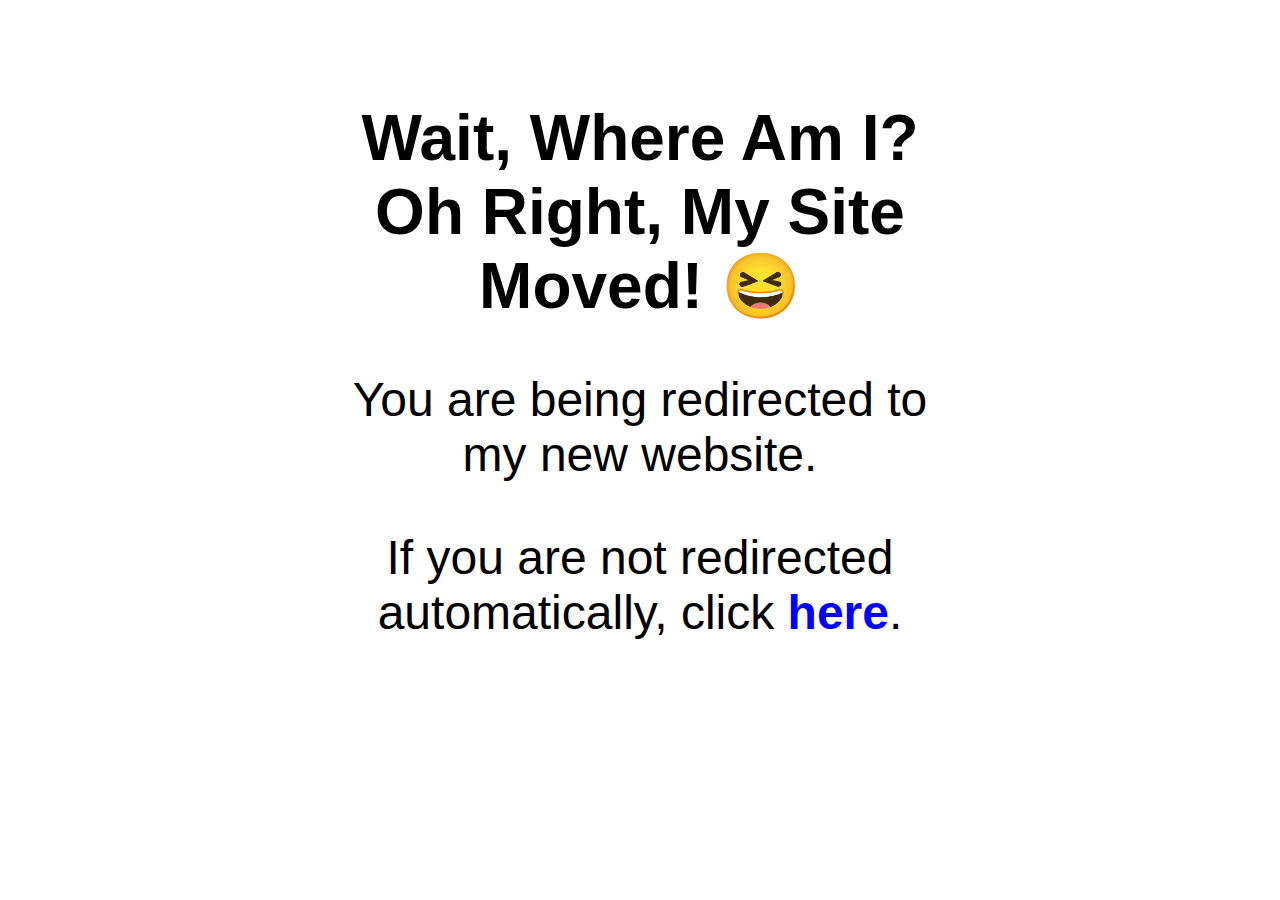
==== commit a9569ce4: "Update index.html" ====
--- a/index.html
+++ b/index.html
@@ -1,337 +1,38 @@
-<!doctype html>
-<!--[if lt IE 7]>      <html class="no-js lt-ie9 lt-ie8 lt-ie7" lang=""> <![endif]-->
-<!--[if IE 7]>         <html class="no-js lt-ie9 lt-ie8" lang=""> <![endif]-->
-<!--[if IE 8]>         <html class="no-js lt-ie9" lang=""> <![endif]-->
-<!--[if gt IE 8]><!--> <html class="no-js" lang=""> <!--<![endif]-->
-    <head>
-        <meta charset="utf-8">
-        <meta http-equiv="X-UA-Compatible" content="IE=edge,chrome=1">
-<!--
-
-Template 2091 Ziggy
-
-http://www.tooplate.com/view/2091-ziggy
-
--->
-        <title>Maral Moeen Taghavi | E-Portfolio</title>
-        <meta name="description" content="">
-        <meta name="viewport" content="width=device-width, initial-scale=1">
-        
-        <link href="https://fonts.googleapis.com/css?family=Open+Sans:300,400,600,700,800" rel="stylesheet">
-        <link rel="apple-touch-icon" href="apple-touch-icon.png">
-
-        <link rel="stylesheet" href="css/bootstrap.min.css">
-        <link rel="stylesheet" href="css/bootstrap-theme.min.css">
-        <link rel="stylesheet" href="css/fontAwesome.css">
-        <link rel="stylesheet" href="css/tooplate-style.css">
-
-        <script src="js/vendor/modernizr-2.8.3-respond-1.4.2.min.js"></script>
-    </head>
-    <body>
-        
-
-        <section class="first-section">
-          <div class="container">
-            <div class="row">
-              <div class="col-md-12">
-                <div class="text-content">
-                  <h2>I'm Maral :)<br></h2>
-                  <h2>Welcome To My Webpage!<br><br></h2>
-                  <span>This is my online Portfolio &amp; personal Website</span>
-                </div>
-              </div>
-            </div>
-          </div>
-        </section>
-
-        <section class="second-section">
-          <div class="container">
-            <div class="row">
-              <div class="col-md-3 col-sm-6">
-                <div class="service-item">
-                  <div class="icon">
-                    <img src="img/first-icon.gif" alt="">
-                  </div>
-                  <h4><div class="primary-button">
-                    <a href="portfolio-page.html">2D Animator</a>
-                  </div></h4>
-                  <p>I like to move it move it! I like to move it move it! You want me to? MOVE IT! :D</p>
-                </div>
-              </div>
-              <div class="col-md-3 col-sm-6">
-                <div class="service-item">
-                  <div class="icon">
-                    <img src="img/second-icon.png" alt="">
-                  </div>
-                  <h4><div class="primary-button">
-                    <a href="portfolio-page.html">Character Designer</a>
-                  </div></h4>
-                  <p>You name it, I'll design it!</p>
-                </div>
-              </div>
-              <div class="col-md-3 col-sm-6">
-                <div class="service-item">
-                  <div class="icon">
-                    <img src="img/third-icon.png" alt="">
-                  </div>
-                  <h4><div class="primary-button">
-                    <a href="portfolio-page.html">Artist</a>
-                  </div></h4>
-                  <p>When I'm not animating, then I become a total traditional art nerd...</p>
-                </div>
-              </div>
-              <div class="col-md-3 col-sm-6">
-                <div class="service-item">
-                  <div class="icon">
-                    <img src="img/fourth-icon.png" alt="">
-                  </div>
-                  <h4><div class="primary-button">
-                    <a href="index.html">Good Learner</a>
-                  </div></h4>
-                  <p>New things are not really scary! You just need to learn the way things work. :)</p>
-                </div>
-              </div>
-            </div>
-          </div>
-        </section>
-
-        <section class="third-section">
-          <div class="container">
-            <div class="row">
-              <div class="col-md-10 col-md-offset-1">
-                <div class="left-image col-md-4">
-                  <img src="img/left-image.gif" alt="">
-                </div>
-                <div class="right-text col-md-8">
-                  <!-- <h4><em>my</em><br>Biography</h4>
-                  <p align="justify">After I got my B.S degree in Electrical Engineering I knew it wasn't meant to be my dream major! So I decided to change my career and become a pro artist!<br>I got my M.A. in Painting and after doing tries and errors, practicing, and not giving up, I made my dreams come true...<br>Now I AM A 2D ANIMATOR :)<br>Later, I joined Hoorakhsh Studios, one of the pioneers in animation production in Iran, as an animator. I soon become promoted to animation supervisor and enjoyed working on different projects all around the world.<br>Today I live in Germany and dream to expand my experiences. I work on my animating skills every day and learn new ones such as rigging, lighting, concept art, and a whole new world of 3D design and animation.<br><br></p> -->
-                  <h4><!-- <em>my</em> --><br>Hey there! 🎨✨</h4>
-
-                  <p align="justify">I kicked off my journey with a B.S. in Electrical Engineering, but it didn't quite spark the passion I craved. That's when I boldly pivoted, unleashing the artist within me! 🚀 I earned my M.A. in Painting, persisted through trials, embraced errors, and voila – I'm now living the dream as a passionate 2D Animator! 🌈
-
-                  My adventure continued at Hoorakhsh Studios, a trailblazer in animation production in Iran. Starting as an animator, I swiftly climbed the ranks to Animation Supervisor, relishing the opportunity to contribute to diverse projects worldwide.
-
-                  Fast forward to today: Germany is my canvas, and I'm painting my dreams anew. Every day, I refine my 2D animation skills, diving into the exciting realms of rigging, lighting, concept art, and the captivating world of 3D design and animation. 🚀
-
-                  Let's create something amazing together!<br><br></p>
-                  <P>You can download my CV here:</p>
-                  <a href="/assets/cv.pdf">
-                  <button class="btn btn-theme-outline">Download CV</button>
-                  </a>
-                </div>
-              </div>
-            </div>
-          </div>
-        </section>
-
-        <section class="fourth-section">
-          <div class="container">
-            <div class="row">
-              <div class="col-md-10 col-md-offset-0">
-                <div class="right-text col-md-18">
-                  <h4><font color="#744A19" face="glyphicons-halflings-regular" size="6">Here are some of my animation reels and more:<br><br></font>
-                  </h4>
-                </div>
-              </div>
-              <div class="col-md-3 col-sm-6">
-                <div class="portfolio-item first-item">
-                    <iframe width="290" height="245" src="https://www.youtube.com/embed/jj_POqIV2_o" title="Dad and Kid" frameborder="0" allow="accelerometer; autoplay; clipboard-write; encrypted-media; gyroscope; picture-in-picture; web-share" allowfullscreen></iframe>
-                  <div class="text">
-                    <span>Dad&Kid</span>
-                    <h4>Prank!</h4>
-                  </div>
-                </div>
-              </div>
-              <div class="col-md-3 col-sm-6">
-                <div class="portfolio-item second-item">
-                  <iframe width="290" height="245" src="https://www.youtube.com/embed/AjBE5ZSAopI" title="My Demo Reel 2023" frameborder="0" allow="accelerometer; autoplay; clipboard-write; encrypted-media; gyroscope; picture-in-picture; web-share" allowfullscreen></iframe>
-                  <div class="text">
-                    <span>2023</span>
-                    <h4>Animation Demo Reel</h4>
-                  </div>
-                </div>
-              </div>
-              <div class="col-md-3 col-sm-6">
-                <div class="portfolio-item third-item">
-                  <iframe width="290" height="245" src="https://www.youtube.com/embed/YUTWlGUoMto" title="Moho Animate" frameborder="0" allow="accelerometer; autoplay; clipboard-write; encrypted-media; gyroscope; picture-in-picture; web-share" allowfullscreen></iframe>
-                  <div class="text">
-                    <span>Space Woman</span>
-                    <h4>The Fight</h4>
-                  </div>
-                </div>
-              </div>
-              <div class="col-md-3 col-sm-6">
-                <div class="send-to-portfolio">
-                  <span>Do you want to see more<br>animations and artworks?</span>
-                  <div class="primary-button">
-                    <a href="portfolio-page.html">Visit gallery</a>
-                  </div>
-                </div>
-              </div>
-            </div>
-          </div>
-        </section>
-<!--        
-        <section class="fivth-section">
-          <div class="container">
-            <div class="row">
-              <div class="col-md-10 col-md-offset-1"> 
-                <div class="left-text col-md-8">
-                  <h4><em>.</em><br>.</h4>
-                  <p>.</p>
-                </div>
-                <div class="right-image col-md-4">
-                  <img src="img/right-image.gif" alt="">
-                </div>
-              </div>
-            </div>
-          </div>
-        </section>
--->
-        <section class="seventh-section">
-          <div class="container">
-            <div class="row">
-              <div class="col-md-10 col-md-offset-0">
-                <div class="right-text col-md-10">
-                  <h4><font color="#435D91" face="glyphicons-halflings-regular" size="6">And here are some movie trailers that I have been working on, as an animator in the Hoorakhsh production team:<br><br></font>
-                  </h4>
-                </div>
-             <div class="col-md-3 col-sm-6">
-                <div class="portfolio-item first-item">
-                    <iframe width="290" height="245" src="https://www.youtube.com/embed/OqU_m7Lk_F0" title="JULIET & THE KING" frameborder="0" allow="accelerometer; autoplay; clipboard-write; encrypted-media; gyroscope; picture-in-picture" allowfullscreen></iframe>
-                  <div class="text">
-                    <span>Hoorakhsh Studios</span>
-                    <h4>Juliet and The King</h4>
-                  </div>
-                </div>
-              </div>
-              <div class="col-md-3 col-sm-6">
-                <div class="portfolio-item second-item">
-                  <iframe width="290" height="245" src="https://www.youtube.com/embed/UhBcpTM9OKI" title="The Songs of Flying Leaves Teaser" frameborder="0" allow="accelerometer; autoplay; clipboard-write; encrypted-media; gyroscope; picture-in-picture" allowfullscreen></iframe>
-                  <div class="text">
-                    <span>Hoorakhsh Studios</span>
-                    <h4>The Song of Flying Leaves</h4>
-                  </div>
-                </div>
-              </div>
-              <div class="col-md-3 col-sm-6">
-                <div class="portfolio-item third-item">
-                  <iframe width="235" height="245" src="https://www.youtube.com/embed/ybkRjETq9co" title="Hoorakhsh Studios 2022 Showreel" frameborder="0" allow="accelerometer; autoplay; clipboard-write; encrypted-media; gyroscope; picture-in-picture" allowfullscreen></iframe>
-                  <div class="text">
-                    <span>Hoorakhsh Studios</span>
-                    <h4>Demo</h4>
-                  </div>
-                </div>
-              </div>
-            </div>
-          </div>
-        </section>
-
-<!--
-        <section class="sixth-section">
-          <div class="container">
-            <div class="row">
-              <div class="col-md-6">
-                <div class="row">
-                  <form id="contact" action="" method="post">
-                    <div class="col-md-6">
-                      <fieldset>
-                        <input name="name" type="text" class="form-control" id="name" placeholder="Your name..." required>
-                      </fieldset>
-                    </div>
-                    <div class="col-md-6">
-                      <fieldset>
-                        <input name="email" type="email" class="form-control" id="email" placeholder="Your email..." required>
-                      </fieldset>
-                    </div>
-                    <div class="col-md-12">
-                      <fieldset>
-                        <textarea name="message" rows="6" class="form-control" id="message" placeholder="Your message..." required></textarea>
-                      </fieldset>
-                    </div>
-                    <div class="col-md-12">
-                      <fieldset>
-                        <button type="submit" id="form-submit" class="btn">Send Message</button>
-                      </fieldset>
-                    </div>
-                  </form>
-                </div>
-              </div>
-              <div class="col-md-5">
-                <div class="right-info">
-                  <ul>
-                    <li><a href="#"><i class="fa fa-envelope"></i>mrl.moeentaghavi@gmail.com</a></li>
-                    <li><a href="#"><i class="fa fa-phone"></i>004915 777 1799 45</a></li>
-                    <li><a href="#"><i class="fa fa-map-marker"></i>Regensburg, Germany</a></li>
-                  </ul>
-                </div>
-              </div>
-            </div>
-          </div>
-        </section>
--->
-
-        <section class="sixth-section">
-          <div class="container">
-            <div class="row">
-              <div class="col-md-6">
-                <div class="row">
-                  
-                <div class="right-info">
-                  <ul>
-                    <li><a href="#"><i class="fa fa-envelope"></i>mrl.moeentaghavi@gmail.com</a></li>
-                    <li><a href="#"><i class="fa fa-phone"></i>004915 777 1799 45</a></li>
-                    <li><a href="https://www.google.com/maps/place/Regensburg"><i class="fa fa-map-marker"></i>Regensburg, Germany</a></li>
-                    <li><a href="https://www.linkedin.com/in/maral-moeentaghavi-25b077202"><i class="fa fa-linkedin"></i>LinkedIn</a></li>
-                  </ul>
-                </div>
-
-                </div>
-              </div>
-            </div>
-          </div>
-        </section>
-
-        <footer>
-          <div class="container">
-            <div class="row">
-              <div class="col-md-12">
-                <ul>
-                <!--
-                  <li><a href="#"><i class="fa fa-facebook"></i></a></li>
-                  <li><a href="#"><i class="fa fa-twitter"></i></a></li>
-                  <li><a href="#"><i class="fa fa-linkedin"></i></a></li>
-                  <li><a href="#"><i class="fa fa-rss"></i></a></li>
-                  <li><a href="#"><i class="fa fa-dribbble"></i></a></li>
-                -->
-                <script language="JavaScript">var fhs = document.createElement('script');var fhs_id = "5678060";
-                  var ref = (''+document.referrer+'');var pn =  window.location;var w_h = window.screen.width + " x " + window.screen.height;
-                  fhs.src = "//freehostedscripts.net/ocounter.php?site="+fhs_id+"&e1=Online User&e2=Online Users&r="+ref+"&wh="+w_h+"&a=1&pn="+pn+"";
-                  document.head.appendChild(fhs);document.write("<span id='o_"+fhs_id+"'></span>");
-                  </script>
-
-                <script language="JavaScript">var fhsh = document.createElement('script');var fhs_id_h = "3370722";
-                  fhsh.src = "//freehostedscripts.net/ocount.php?site="+fhs_id_h+"&name=&a=1";
-                  document.head.appendChild(fhsh);document.write("<span id='h_"+fhs_id_h+"'></span>");
-                </script>
-
-
-                </ul>
-                <p>Copyright &copy; 2022 Maral Moeen Taghavi 
-                        
-                        <!--  | Design: Tooplate --></p>
-              </div>
-            </div>
-          </div>
-        </footer>
-
-        <script src="//ajax.googleapis.com/ajax/libs/jquery/1.11.2/jquery.min.js"></script>
-        <script>window.jQuery || document.write('<script src="js/vendor/jquery-1.11.2.min.js"><\/script>')</script>
-
-        <script src="js/vendor/bootstrap.min.js"></script>
-
-        <script src="js/plugins.js"></script>
-        <script src="js/main.js"></script>
-
-    </body>
-</html>+<!DOCTYPE html>
+<html lang="en">
+<head>
+    <meta charset="UTF-8">
+    <meta name="viewport" content="width=device-width, initial-scale=1.0">
+    <title>Wait, Where Am I?😆</title>
+    <meta http-equiv="refresh" content="5;url=https://maral-moeentaghavi.com/">
+    <style>
+        body {
+            font-family: Arial, sans-serif;
+            text-align: center;
+            padding: 50px;
+        }
+        .container {
+            max-width: 600px;
+            margin: auto;
+        }
+        h1 {
+            font-size: 4rem; /* Makes the heading larger */
+        }
+        p {
+            font-size: 3rem; /* Increases paragraph text */
+        }
+        a {
+            color: blue;
+            text-decoration: none;
+            font-weight: bold;
+        }
+    </style>
+</head>
+<body>
+    <div class="container">
+        <h1>Wait, Where Am I? Oh Right, My Site Moved! 😆</h1>
+        <p>You are being redirected to my new website.</p>
+        <p>If you are not redirected automatically, click <a href="https://maral-moeentaghavi.com/">here</a>.</p>
+    </div>
+</body>
+</html>
